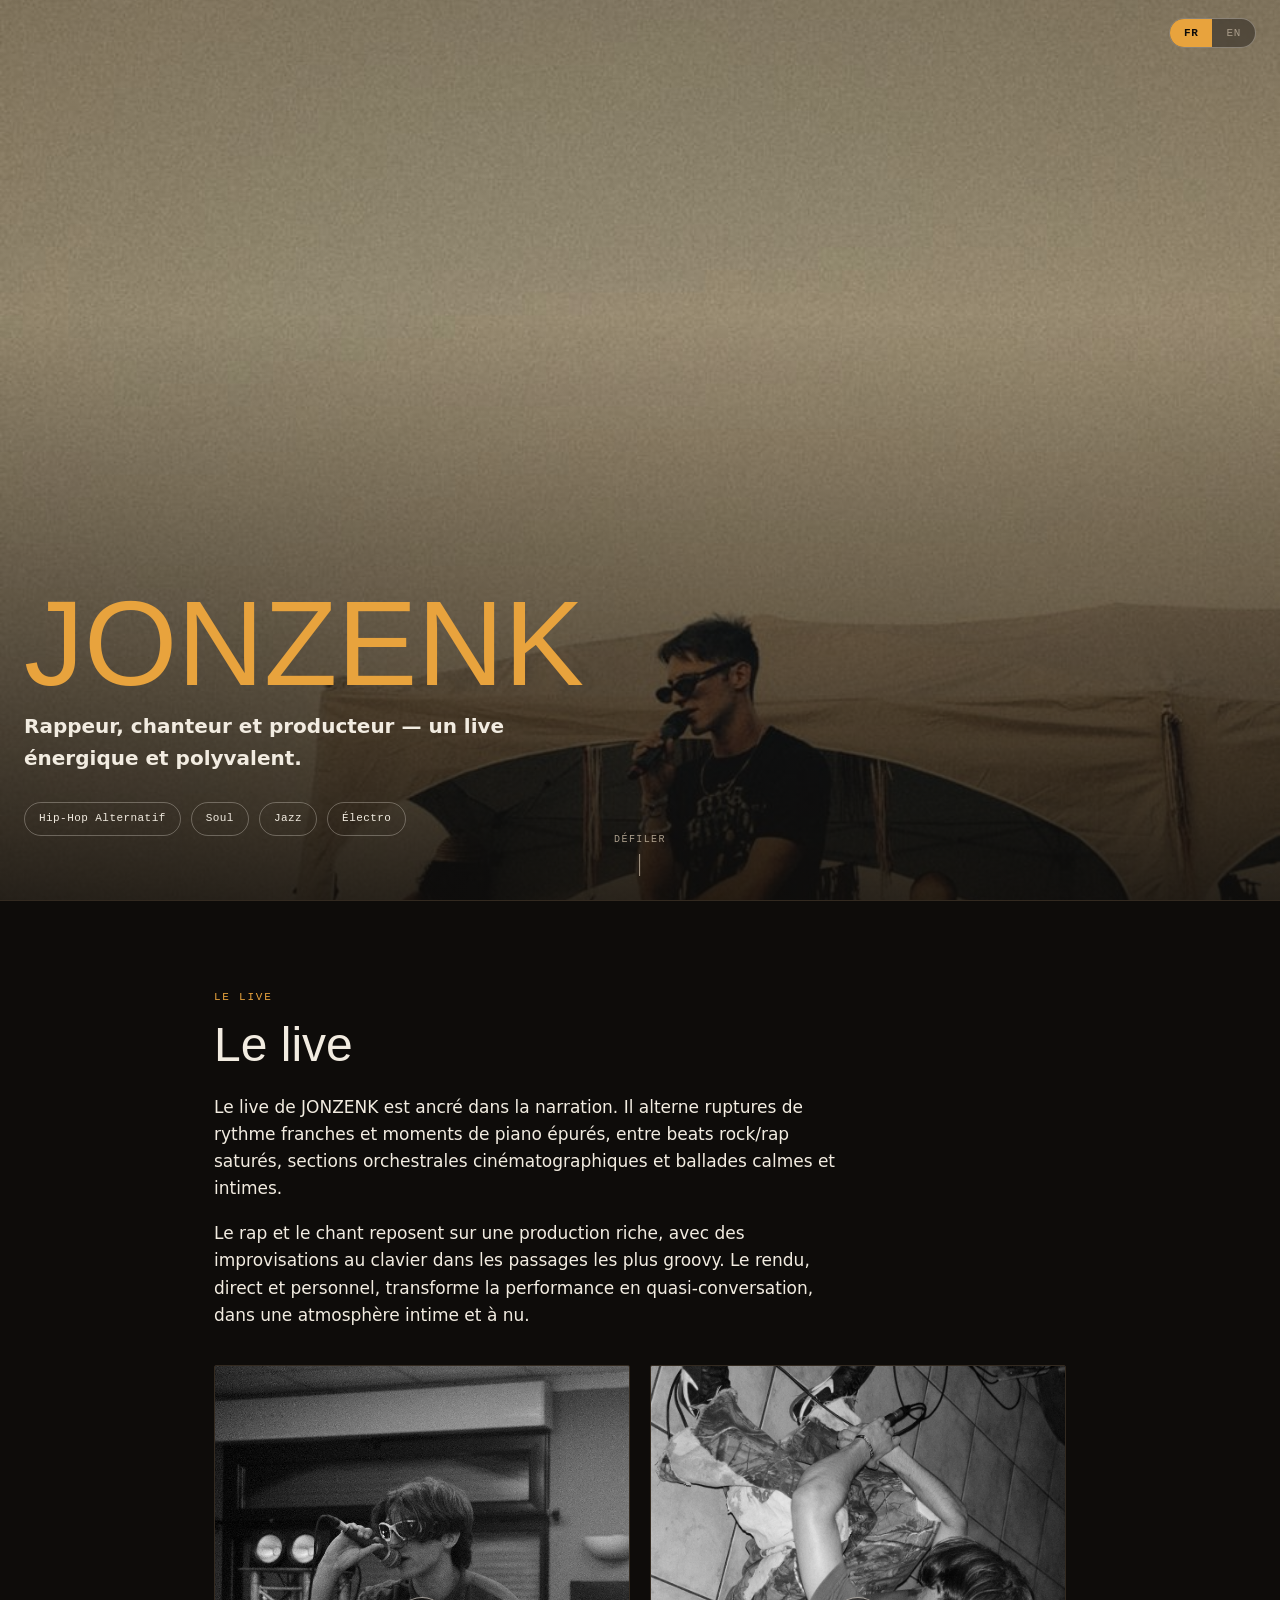
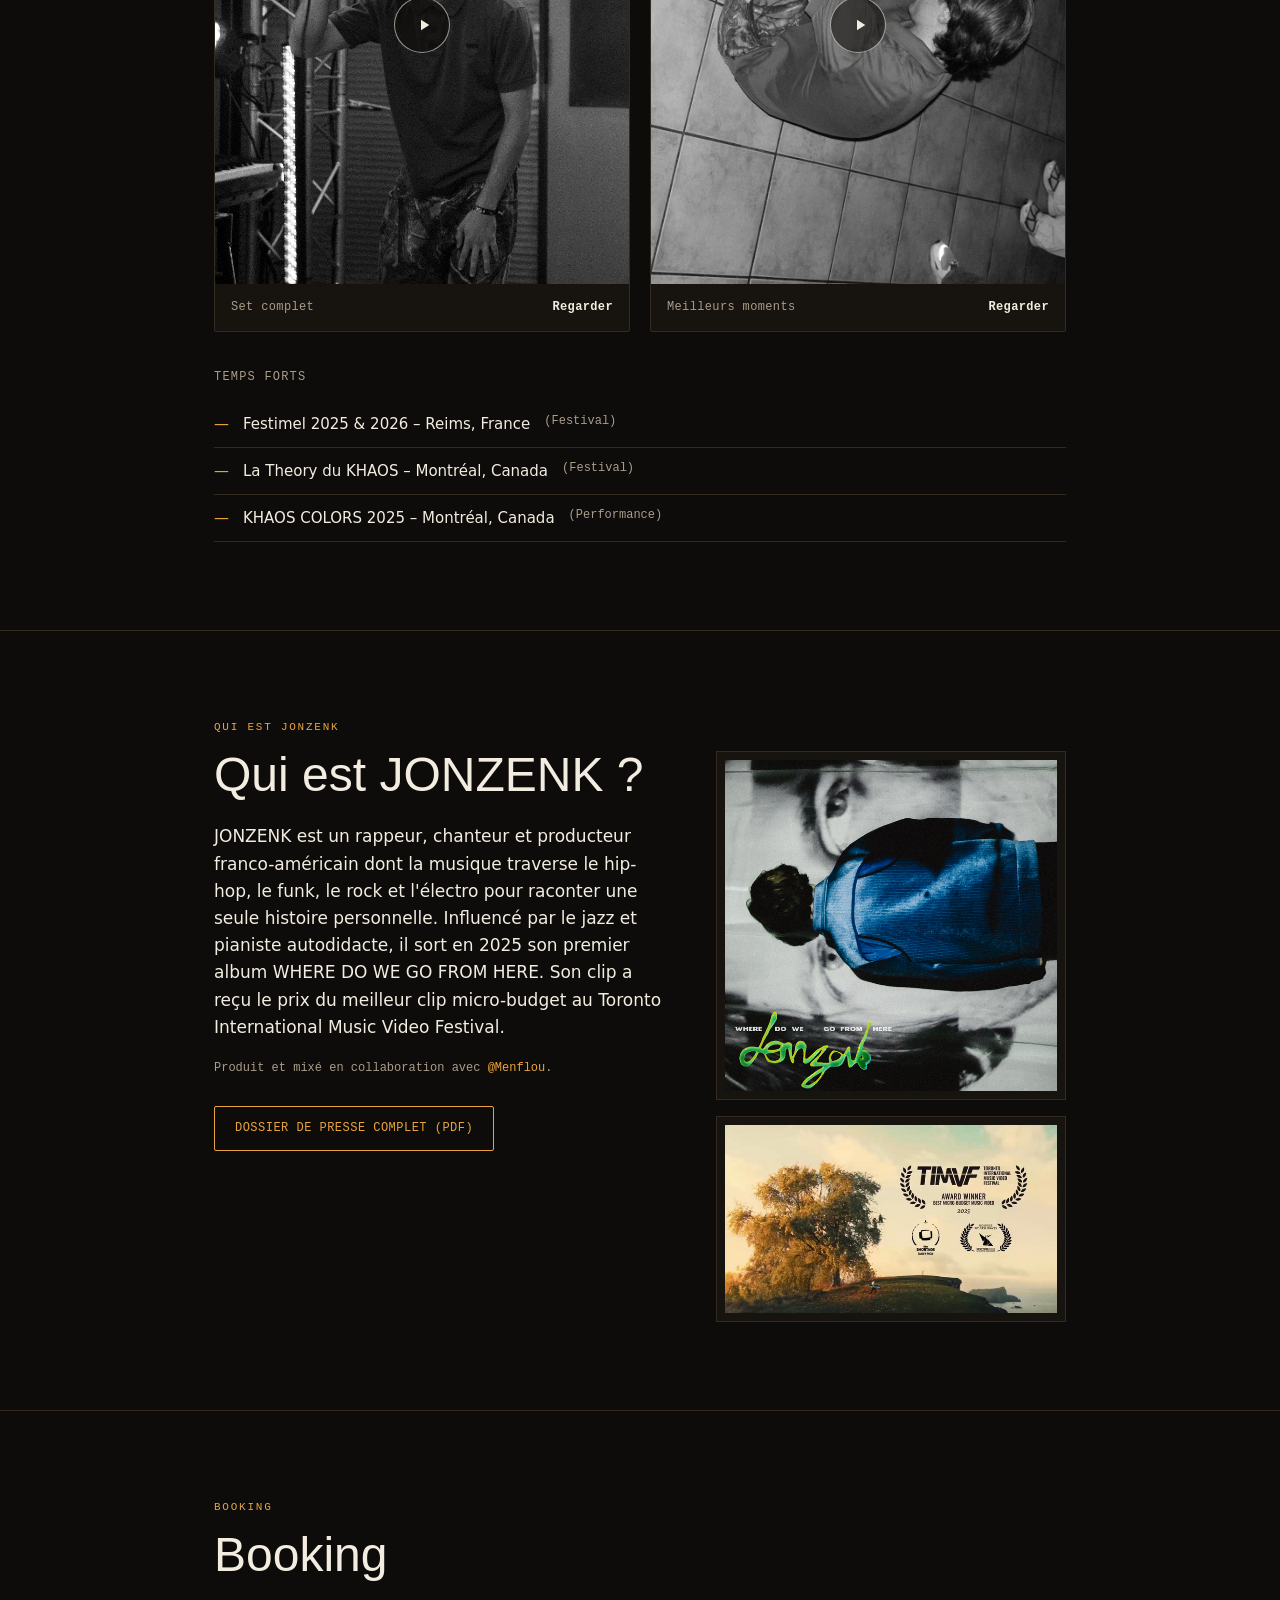
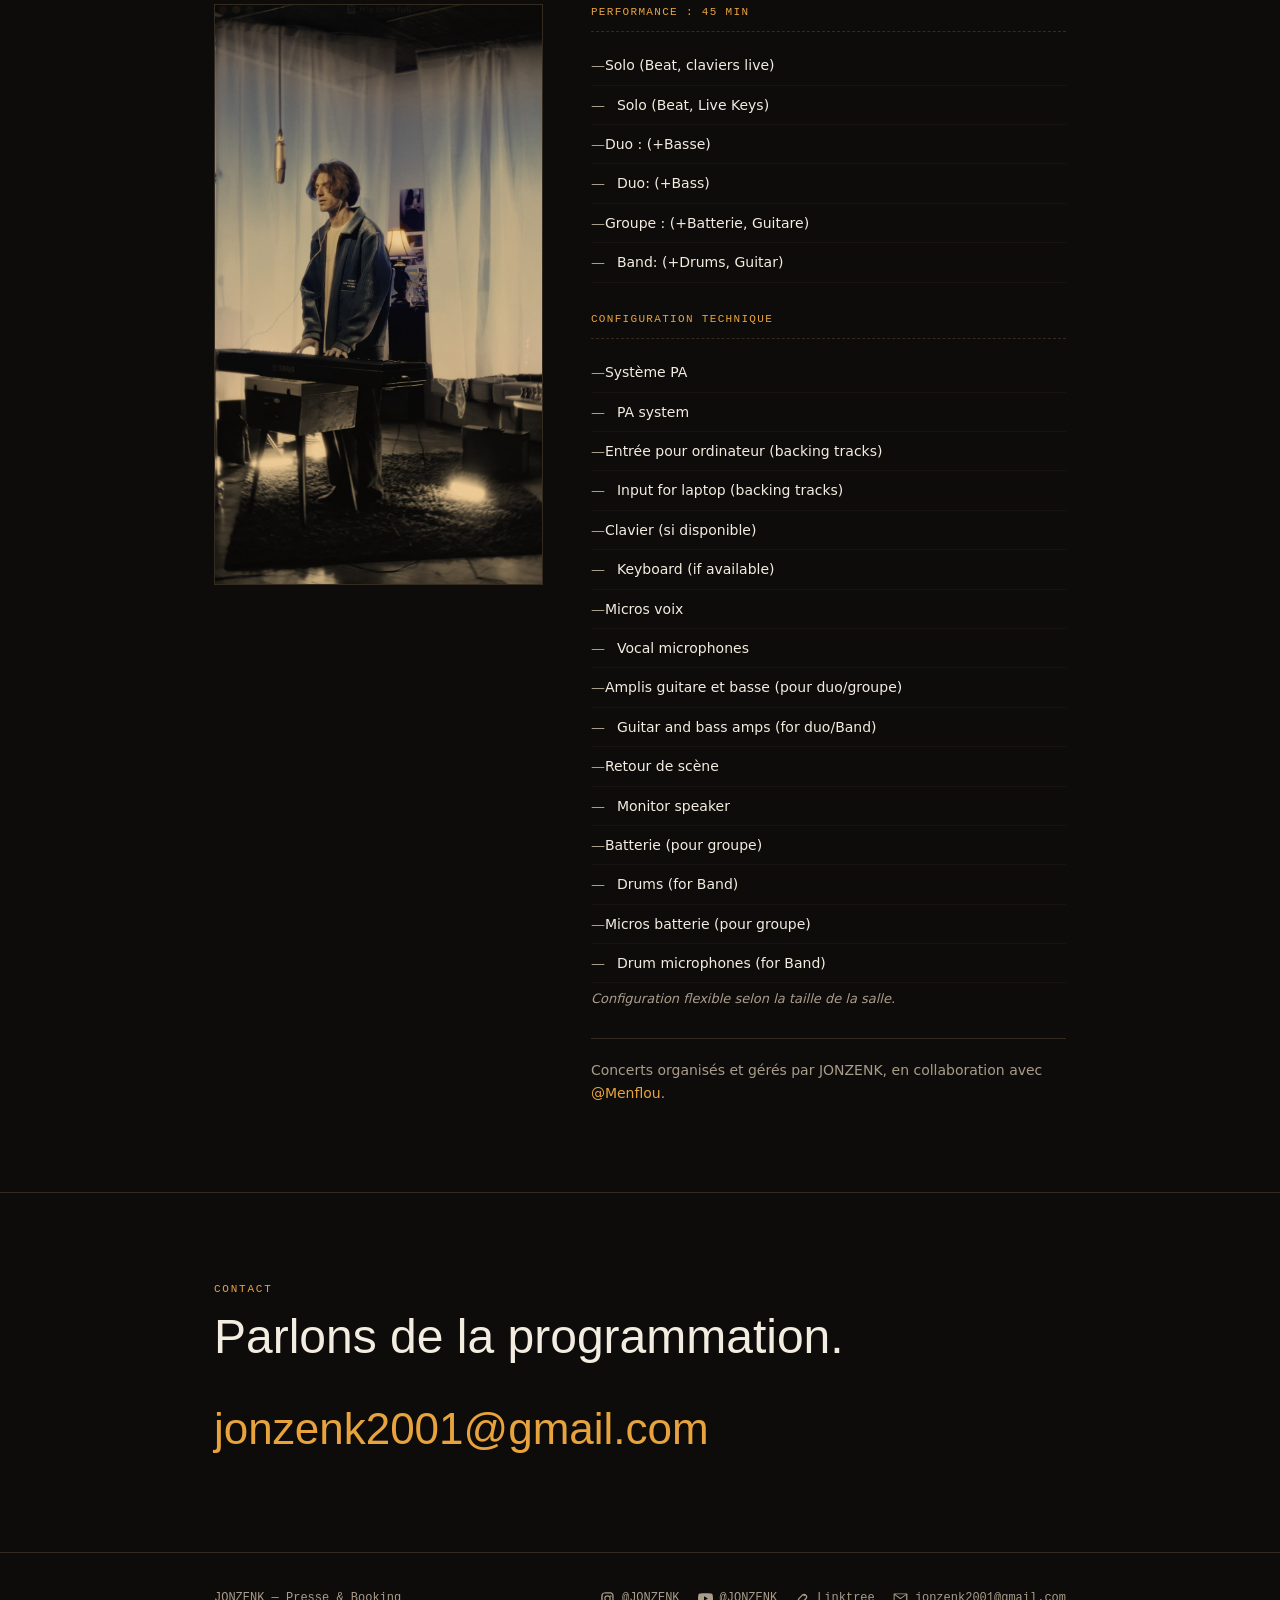
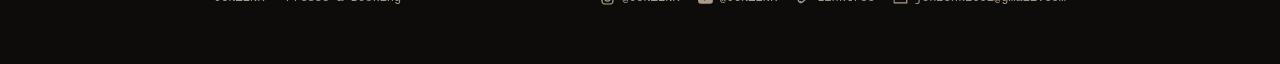
==== index.html @ d8b0178f "Add files via upload" ====
<!DOCTYPE html>
<html lang="fr">
<head>
<meta charset="UTF-8">
<meta name="viewport" content="width=device-width, initial-scale=1.0">
<title>JONZENK — Booking &amp; Press</title>
<style>
  :root{
    --bg:#0e0c0a;
    --panel:#17130f;
    --line:#332a20;
    --gold:#e8a33d;
    --text:#f2ece1;
    --muted:#a99c8a;
    --mono: 'IBM Plex Mono', ui-monospace, monospace;
    --sans: 'Work Sans', system-ui, sans-serif;
    --display: 'Anton', 'Arial Narrow', sans-serif;
  }

  @import url('https://fonts.googleapis.com/css2?family=Anton&family=Work+Sans:wght@400;500;600;700&family=IBM+Plex+Mono:wght@400;500;600&display=swap');

  *{box-sizing:border-box; margin:0; padding:0;}
  html{scroll-behavior:smooth;}
  body{
    background:var(--bg);
    color:var(--text);
    font-family:var(--sans);
    line-height:1.6;
    -webkit-font-smoothing:antialiased;
  }
  ::selection{background:var(--gold); color:var(--bg);}
  a{color:inherit;}
  img{display:block; max-width:100%;}
  .wrap{max-width:900px; margin:0 auto; padding:0 24px;}

  /* language toggle */
  [data-lang]{display:none;}
  body.lang-fr [data-lang="fr"]{display:block;}
  body.lang-fr span[data-lang="fr"]{display:inline;}
  body.lang-en [data-lang="en"]{display:block;}
  body.lang-en span[data-lang="en"]{display:inline;}

  /* top bar */
  .topbar{
    position:fixed; top:0; left:0; right:0; z-index:50;
    display:flex; justify-content:flex-end;
    padding:18px 24px;
    mix-blend-mode:normal;
  }
  .lang-switch{
    display:flex;
    border:1px solid rgba(242,236,225,0.35);
    border-radius:100px;
    overflow:hidden;
    backdrop-filter:blur(6px);
    background:rgba(14,12,10,0.4);
  }
  .lang-switch button{
    font-family:var(--mono);
    font-size:11px;
    letter-spacing:0.06em;
    background:none;
    border:none;
    color:var(--muted);
    padding:8px 14px;
    cursor:pointer;
    transition:color .15s ease, background .15s ease;
  }
  .lang-switch button.active{color:var(--bg); background:var(--gold); font-weight:600;}
  .lang-switch button:focus-visible{outline:2px solid var(--gold); outline-offset:2px;}

  /* hero */
  .hero{
    position:relative;
    min-height:100svh;
    display:flex;
    flex-direction:column;
    justify-content:flex-end;
    overflow:hidden;
  }
  .hero-img{
    position:absolute; inset:0;
    width:100%; height:100%;
    object-fit:cover;
    object-position:center 30%;
  }
  .hero-scrim{
    position:absolute; inset:0;
    background:linear-gradient(180deg, rgba(14,12,10,0.15) 0%, rgba(14,12,10,0.05) 35%, rgba(14,12,10,0.85) 100%);
  }
  .hero-content{position:relative; z-index:1; padding:0 24px 64px;}
  .hero h1{
    font-family:var(--display);
    font-weight:400;
    font-size:clamp(56px, 13vw, 120px);
    line-height:0.85;
    color:var(--gold);
  }
  .hero .role{
    font-size:clamp(16px,2.4vw,20px);
    font-weight:600;
    color:var(--text);
    margin-top:16px;
    max-width:520px;
  }
  .tags{
    display:flex; flex-wrap:wrap; gap:10px;
    margin-top:28px;
  }
  .tag{
    font-family:var(--mono);
    font-size:11px;
    letter-spacing:0.04em;
    padding:7px 14px;
    border:1px solid rgba(242,236,225,0.3);
    border-radius:100px;
    color:var(--text);
  }
  .scroll-cue{
    position:absolute; bottom:24px; left:50%; transform:translateX(-50%);
    z-index:1;
    font-family:var(--mono);
    font-size:10px;
    letter-spacing:0.14em;
    text-transform:uppercase;
    color:var(--muted);
    display:flex; flex-direction:column; align-items:center; gap:6px;
  }
  .scroll-cue .line{width:1px; height:22px; background:var(--muted); animation:pulse 2s ease-in-out infinite;}
  @keyframes pulse{0%,100%{opacity:.3} 50%{opacity:1}}
  @media (prefers-reduced-motion: reduce){ .scroll-cue .line{animation:none;} }

  /* sections */
  section{padding:88px 0; border-top:1px solid var(--line);}
  .kicker{
    font-family:var(--mono); font-size:11px; letter-spacing:0.16em;
    text-transform:uppercase; color:var(--gold); margin-bottom:14px;
  }
  h2{
    font-family:var(--display); font-weight:400;
    font-size:clamp(30px,5vw,48px); line-height:1.02;
    margin-bottom:24px; max-width:680px;
  }
  .lede{font-size:17px; color:var(--text); max-width:640px;}
  .lede + .lede{margin-top:18px;}

  /* video cards */
  .video-row{display:grid; grid-template-columns:1fr 1fr; gap:20px; margin-top:36px;}
  @media (max-width:680px){ .video-row{grid-template-columns:1fr;} }
  .video-card{
    border:1px solid var(--line);
    background:var(--panel);
    overflow:hidden;
    border-radius:2px;
  }
  .video-thumb{
    position:relative; aspect-ratio:4/5; overflow:hidden; cursor:pointer;
    background:#000;
  }
  .video-thumb img{width:100%; height:100%; object-fit:cover; transition:transform .3s ease;}
  .video-thumb:hover img{transform:scale(1.04);}
  .video-thumb iframe{position:absolute; inset:0; width:100%; height:100%; border:0;}
  .play-btn{
    position:absolute; inset:0; display:flex; align-items:center; justify-content:center;
  }
  .play-circle{
    width:56px; height:56px; border-radius:50%;
    background:rgba(14,12,10,0.55);
    border:1px solid rgba(242,236,225,0.6);
    display:flex; align-items:center; justify-content:center;
    transition:background .15s ease, transform .15s ease;
  }
  .video-thumb:hover .play-circle{background:var(--gold); transform:scale(1.06);}
  .play-circle svg{width:18px; height:18px; fill:var(--text); margin-left:3px;}
  .video-thumb:hover .play-circle svg{fill:var(--bg);}
  .video-label{
    padding:14px 16px;
    font-family:var(--mono);
    font-size:12px;
    letter-spacing:0.03em;
    color:var(--muted);
    display:flex; justify-content:space-between; align-items:center;
  }
  .video-label b{color:var(--text); font-weight:600;}

  /* highlights list */
  .highlights{margin-top:36px;}
  .highlights-title{
    font-family:var(--mono); font-size:12px; text-transform:uppercase;
    letter-spacing:0.1em; color:var(--muted); margin-bottom:14px;
  }
  .highlights ul{list-style:none;}
  .highlights li{
    display:flex; gap:14px; padding:11px 0; font-size:15px;
    border-bottom:1px solid var(--line);
  }
  .highlights li::before{content:"—"; color:var(--gold); flex-shrink:0;}
  .highlights .tag-role{color:var(--muted); font-family:var(--mono); font-size:12px;}

  /* bio */
  .bio-grid{display:grid; grid-template-columns:1.3fr 1fr; gap:48px; align-items:start;}
  @media (max-width:720px){ .bio-grid{grid-template-columns:1fr; gap:32px;} }
  .album-frame{
    border:1px solid var(--line); padding:8px; background:var(--panel);
  }
  .award-frame{
    border:1px solid var(--line); padding:8px; background:var(--panel); margin-top:16px;
  }
  .credit-line{
    margin-top:18px; font-family:var(--mono); font-size:12px; color:var(--muted);
  }
  .credit-line a{color:var(--gold); text-decoration:none;}
  .credit-line a:hover{text-decoration:underline;}
  .press-link{
    display:inline-flex; align-items:center; gap:8px;
    margin-top:28px;
    font-family:var(--mono); font-size:12px; letter-spacing:0.04em;
    text-transform:uppercase; text-decoration:none;
    padding:12px 20px; border:1px solid var(--gold); color:var(--gold);
    border-radius:2px; transition:background .15s ease, color .15s ease;
  }
  .press-link:hover{background:var(--gold); color:var(--bg);}

  /* booking */
  .booking-grid{display:grid; grid-template-columns:0.9fr 1.3fr; gap:48px; align-items:start;}
  @media (max-width:720px){ .booking-grid{grid-template-columns:1fr; gap:32px;} }
  .booking-photo{border:1px solid var(--line);}
  .rider-block{margin-bottom:28px;}
  .rider-title{
    font-family:var(--mono); font-size:11px; letter-spacing:0.12em; text-transform:uppercase;
    color:var(--gold); margin-bottom:14px; padding-bottom:10px; border-bottom:1px dashed var(--line);
  }
  .rider-block ul{list-style:none;}
  .rider-block li{
    display:flex; gap:12px; padding:8px 0; font-size:14px; border-bottom:1px solid var(--panel);
  }
  .rider-block li::before{content:"—"; color:var(--muted);}
  .flex-note{margin-top:6px; font-size:13px; color:var(--muted); font-style:italic;}
  .mgmt-line{
    margin-top:28px; padding-top:20px; border-top:1px solid var(--line);
    font-size:14px; color:var(--muted);
  }
  .mgmt-line a{color:var(--gold); text-decoration:none;}
  .mgmt-line a:hover{text-decoration:underline;}

  /* contact / footer */
  .contact-email{
    font-family:var(--display); font-weight:400;
    font-size:clamp(28px,6vw,44px);
    color:var(--gold); text-decoration:none; display:inline-block;
    margin-top:8px; word-break:break-word;
  }
  .contact-email:hover{text-decoration:underline;}

  footer{
    padding:36px 0 56px; border-top:1px solid var(--line);
    display:flex; justify-content:space-between; align-items:center; flex-wrap:wrap; gap:16px;
  }
  .foot-links{display:flex; gap:18px; flex-wrap:wrap;}
  .foot-links a{
    display:flex; align-items:center; gap:7px;
    font-family:var(--mono); font-size:12px; color:var(--muted);
    text-decoration:none; transition:color .15s ease;
  }
  .foot-links a:hover{color:var(--gold);}
  .foot-links svg{width:15px; height:15px; fill:currentColor;}
  .foot-name{font-family:var(--mono); font-size:12px; color:var(--muted);}

  .btn{
    font-family:var(--mono); font-size:13px; letter-spacing:0.03em; text-transform:uppercase;
    text-decoration:none; padding:13px 22px; border-radius:2px;
    display:inline-flex; align-items:center; gap:8px;
  }
  .btn:focus-visible{outline:2px solid var(--gold); outline-offset:3px;}
</style>
</head>
<body class="lang-fr">

  <div class="topbar">
    <div class="lang-switch">
      <button id="btn-fr" class="active" onclick="setLang('fr')">FR</button>
      <button id="btn-en" onclick="setLang('en')">EN</button>
    </div>
  </div>

  <!-- HERO -->
  <section class="hero" style="border-top:none; padding:0;">
    <img class="hero-img" src="assets/hero-tent.jpg" alt="JONZENK live at Festimel">
    <div class="hero-scrim"></div>
    <div class="hero-content">
      <h1>JONZENK</h1>
      <p class="role">
        <span data-lang="fr">Rappeur, chanteur et producteur — un live énergique et polyvalent.</span>
        <span data-lang="en">Rapper, singer and producer — an energetic and versatile live show.</span>
      </p>
      <div class="tags">
        <span class="tag"><span data-lang="fr">Hip-Hop Alternatif</span><span data-lang="en">Alternative Hip-Hop</span></span>
        <span class="tag">Soul</span>
        <span class="tag">Jazz</span>
        <span class="tag"><span data-lang="fr">Électro</span><span data-lang="en">Electronic</span></span>
      </div>
    </div>
    <div class="scroll-cue">
      <span data-lang="fr">Défiler</span><span data-lang="en">Scroll</span>
      <div class="line"></div>
    </div>
  </section>

  <!-- LIVE SHOW -->
  <section id="live">
    <div class="wrap">
      <div class="kicker" data-lang="fr">Le Live</div>
      <div class="kicker" data-lang="en">Live Performance</div>
      <h2><span data-lang="fr">Le live</span><span data-lang="en">The Live Show</span></h2>

      <p class="lede" data-lang="fr">Le live de JONZENK est ancré dans la narration. Il alterne ruptures de rythme franches et moments de piano épurés, entre beats rock/rap saturés, sections orchestrales cinématographiques et ballades calmes et intimes.</p>
      <p class="lede" data-lang="fr">Le rap et le chant reposent sur une production riche, avec des improvisations au clavier dans les passages les plus groovy. Le rendu, direct et personnel, transforme la performance en quasi-conversation, dans une atmosphère intime et à nu.</p>

      <p class="lede" data-lang="en">JONZENK's live set is rooted in storytelling. It moves through sharp beat switches and stripped piano moments, shifting from loud, distorted rock/rap beats and cinematic orchestral sections to quiet, intimate ballads.</p>
      <p class="lede" data-lang="en">Rap and singing sit over layered production, with live improvisation on keys cutting through groovier sections. The delivery feels direct and personal, turning the performance into a near conversation and creating an intimate, exposed atmosphere.</p>

      <div class="video-row">
        <div class="video-card">
          <div class="video-thumb" onclick="playVideo(this, 'aII7Sd06hAQ')">
            <img src="assets/live-singing.jpg" alt="Live performance">
            <div class="play-btn"><div class="play-circle"><svg viewBox="0 0 24 24"><path d="M8 5v14l11-7z"/></svg></div></div>
          </div>
          <div class="video-label">
            <span data-lang="fr">Set complet</span><span data-lang="en">Full live set</span>
            <b><span data-lang="fr">Regarder</span><span data-lang="en">Watch</span></b>
          </div>
        </div>
        <div class="video-card">
          <div class="video-thumb" onclick="playVideo(this, 'idbsRD3i8wk')">
            <img src="assets/live-floor.jpg" alt="Performance highlights">
            <div class="play-btn"><div class="play-circle"><svg viewBox="0 0 24 24"><path d="M8 5v14l11-7z"/></svg></div></div>
          </div>
          <div class="video-label">
            <span data-lang="fr">Meilleurs moments</span><span data-lang="en">Highlights reel</span>
            <b><span data-lang="fr">Regarder</span><span data-lang="en">Watch</span></b>
          </div>
        </div>
      </div>

      <div class="highlights">
        <div class="highlights-title"><span data-lang="fr">Temps forts</span><span data-lang="en">Performance highlights</span></div>
        <ul>
          <li>Festimel 2025 &amp; 2026 – Reims, France <span class="tag-role">(Festival)</span></li>
          <li>La Theory du KHAOS – Montréal, Canada <span class="tag-role">(Festival)</span></li>
          <li>KHAOS COLORS 2025 – Montréal, Canada <span class="tag-role" data-lang="fr">(Performance)</span><span class="tag-role" data-lang="en">(Performance)</span></li>
        </ul>
      </div>
    </div>
  </section>

  <!-- WHO IS JONZENK -->
  <section>
    <div class="wrap">
      <div class="kicker"><span data-lang="fr">Qui est JONZENK</span><span data-lang="en">Who Is JONZENK</span></div>
      <div class="bio-grid">
        <div>
          <h2><span data-lang="fr">Qui est JONZENK ?</span><span data-lang="en">Who is JONZENK?</span></h2>
          <p class="lede" data-lang="fr">JONZENK est un rappeur, chanteur et producteur franco-américain dont la musique traverse le hip-hop, le funk, le rock et l'électro pour raconter une seule histoire personnelle. Influencé par le jazz et pianiste autodidacte, il sort en 2025 son premier album WHERE DO WE GO FROM HERE. Son clip a reçu le prix du meilleur clip micro-budget au Toronto International Music Video Festival.</p>
          <p class="lede" data-lang="en">JONZENK is a French-American rapper, singer, and producer whose music moves through hip-hop, funk, rock, and electronic to tell one continuous, personal story. Rooted in jazz and self-taught on piano, he released his debut album WHERE DO WE GO FROM HERE in 2025. The accompanying music video won Best Micro-Budget Music Video at the Toronto International Music Video Festival.</p>

          <div class="credit-line">
            <span data-lang="fr">Produit et mixé en collaboration avec <a href="https://www.instagram.com/menflou" target="_blank" rel="noopener">@Menflou</a>.</span>
            <span data-lang="en">Produced and mixed in collaboration with <a href="https://www.instagram.com/menflou" target="_blank" rel="noopener">@Menflou</a>.</span>
          </div>

          <a class="press-link" href="assets/JONZENK_Press_Kit.pdf" target="_blank" rel="noopener">
            <span data-lang="fr">Dossier de presse complet (PDF)</span>
            <span data-lang="en">Full press kit (PDF)</span>
          </a>
        </div>
        <div>
          <div class="album-frame"><img src="assets/album-art.png" alt="WHERE DO WE GO FROM HERE album art"></div>
          <div class="award-frame"><img src="assets/award-badge.jpg" alt="Toronto International Music Video Festival award"></div>
        </div>
      </div>
    </div>
  </section>

  <!-- BOOKING -->
  <section id="booking">
    <div class="wrap">
      <div class="kicker">Booking</div>
      <h2>Booking</h2>
      <div class="booking-grid">
        <div class="booking-photo"><img src="assets/booking-keys.jpg" alt="JONZENK on keys"></div>
        <div>
          <div class="rider-block">
            <div class="rider-title"><span data-lang="fr">Performance : 45 min</span><span data-lang="en">Performance: 45 min</span></div>
            <ul>
              <li data-lang="fr">Solo (Beat, claviers live)</li>
              <li data-lang="en">Solo (Beat, Live Keys)</li>
              <li data-lang="fr">Duo : (+Basse)</li>
              <li data-lang="en">Duo: (+Bass)</li>
              <li data-lang="fr">Groupe : (+Batterie, Guitare)</li>
              <li data-lang="en">Band: (+Drums, Guitar)</li>
            </ul>
          </div>
          <div class="rider-block">
            <div class="rider-title"><span data-lang="fr">Configuration technique</span><span data-lang="en">Technical Requirements</span></div>
            <ul>
              <li data-lang="fr">Système PA</li><li data-lang="en">PA system</li>
              <li data-lang="fr">Entrée pour ordinateur (backing tracks)</li><li data-lang="en">Input for laptop (backing tracks)</li>
              <li data-lang="fr">Clavier (si disponible)</li><li data-lang="en">Keyboard (if available)</li>
              <li data-lang="fr">Micros voix</li><li data-lang="en">Vocal microphones</li>
              <li data-lang="fr">Amplis guitare et basse (pour duo/groupe)</li><li data-lang="en">Guitar and bass amps (for duo/Band)</li>
              <li data-lang="fr">Retour de scène</li><li data-lang="en">Monitor speaker</li>
              <li data-lang="fr">Batterie (pour groupe)</li><li data-lang="en">Drums (for Band)</li>
              <li data-lang="fr">Micros batterie (pour groupe)</li><li data-lang="en">Drum microphones (for Band)</li>
            </ul>
            <div class="flex-note">
              <span data-lang="fr">Configuration flexible selon la taille de la salle.</span>
              <span data-lang="en">Flexible setup depending on venue size.</span>
            </div>
          </div>
          <div class="mgmt-line">
            <span data-lang="fr">Concerts organisés et gérés par JONZENK, en collaboration avec <a href="https://www.instagram.com/menflou" target="_blank" rel="noopener">@Menflou</a>.</span>
            <span data-lang="en">Performances organized and managed by JONZENK, in collaboration with <a href="https://www.instagram.com/menflou" target="_blank" rel="noopener">@Menflou</a>.</span>
          </div>
        </div>
      </div>
    </div>
  </section>

  <!-- CONTACT -->
  <section>
    <div class="wrap">
      <div class="kicker"><span data-lang="fr">Contact</span><span data-lang="en">Get In Touch</span></div>
      <h2><span data-lang="fr">Parlons de la programmation.</span><span data-lang="en">Let's talk about the lineup.</span></h2>
      <a class="contact-email" href="mailto:jonzenk2001@gmail.com">jonzenk2001@gmail.com</a>
    </div>
  </section>

  <footer>
    <div class="wrap" style="display:flex; justify-content:space-between; align-items:center; flex-wrap:wrap; gap:16px; width:100%;">
      <span class="foot-name">JONZENK — <span data-lang="fr">Presse &amp; Booking</span><span data-lang="en">Press &amp; Booking</span></span>
      <div class="foot-links">
        <a href="https://www.instagram.com/jonzenk/" target="_blank" rel="noopener">
          <svg viewBox="0 0 24 24"><path d="M12 2c2.7 0 3 0 4.1.06 1.1.05 1.8.2 2.4.45.7.27 1.2.6 1.7 1.1.5.5.85 1 1.1 1.7.24.6.4 1.3.45 2.4.06 1.1.06 1.4.06 4.1s0 3-.06 4.1c-.05 1.1-.2 1.8-.45 2.4-.27.7-.6 1.2-1.1 1.7-.5.5-1 .85-1.7 1.1-.6.24-1.3.4-2.4.45-1.1.06-1.4.06-4.1.06s-3 0-4.1-.06c-1.1-.05-1.8-.2-2.4-.45-.7-.27-1.2-.6-1.7-1.1-.5-.5-.85-1-1.1-1.7-.24-.6-.4-1.3-.45-2.4C2 15 2 14.7 2 12s0-3 .06-4.1c.05-1.1.2-1.8.45-2.4.27-.7.6-1.2 1.1-1.7.5-.5 1-.85 1.7-1.1.6-.24 1.3-.4 2.4-.45C9 2 9.3 2 12 2zm0 1.8c-2.66 0-2.97 0-4.02.06-.87.04-1.34.18-1.65.3-.42.16-.72.36-1.03.67-.31.31-.51.61-.67 1.03-.12.31-.26.78-.3 1.65C4.28 8.7 4.28 9 4.28 12s0 3.3.05 4.35c.04.87.18 1.34.3 1.65.16.42.36.72.67 1.03.31.31.61.51 1.03.67.31.12.78.26 1.65.3 1.05.05 1.36.06 4.02.06s2.97 0 4.02-.06c.87-.04 1.34-.18 1.65-.3.42-.16.72-.36 1.03-.67.31-.31.51-.61.67-1.03.12-.31.26-.78.3-1.65.05-1.05.06-1.36.06-4.35s0-3.3-.06-4.35c-.04-.87-.18-1.34-.3-1.65-.16-.42-.36-.72-.67-1.03a2.8 2.8 0 0 0-1.03-.67c-.31-.12-.78-.26-1.65-.3C14.97 3.8 14.66 3.8 12 3.8zm0 3.05a5.15 5.15 0 1 1 0 10.3 5.15 5.15 0 0 1 0-10.3zm0 1.8a3.35 3.35 0 1 0 0 6.7 3.35 3.35 0 0 0 0-6.7zm5.35-2a1.2 1.2 0 1 1 0 2.4 1.2 1.2 0 0 1 0-2.4z"/></svg>
          @JONZENK
        </a>
        <a href="https://www.youtube.com/@jonzenk2001" target="_blank" rel="noopener">
          <svg viewBox="0 0 24 24"><path d="M23.5 6.2a3 3 0 0 0-2.1-2.1C19.5 3.5 12 3.5 12 3.5s-7.5 0-9.4.6A3 3 0 0 0 .5 6.2 31 31 0 0 0 0 12a31 31 0 0 0 .5 5.8 3 3 0 0 0 2.1 2.1c1.9.6 9.4.6 9.4.6s7.5 0 9.4-.6a3 3 0 0 0 2.1-2.1A31 31 0 0 0 24 12a31 31 0 0 0-.5-5.8zM9.6 15.6V8.4l6.3 3.6-6.3 3.6z"/></svg>
          @JONZENK
        </a>
        <a href="https://linktr.ee/jonzenk" target="_blank" rel="noopener">
          <svg viewBox="0 0 24 24"><path d="M17 7a5 5 0 0 0-7.07 0l-4 4a5 5 0 0 0 7.07 7.07l1.5-1.5-1.41-1.41-1.5 1.5a3 3 0 0 1-4.24-4.25l4-4A3 3 0 0 1 15.6 8.3zm-10 10a5 5 0 0 0 7.07 0l4-4a5 5 0 0 0-7.07-7.07l-1.5 1.5 1.41 1.41 1.5-1.5a3 3 0 0 1 4.24 4.25l-4 4A3 3 0 0 1 8.4 15.7z"/></svg>
          Linktree
        </a>
        <a href="mailto:jonzenk2001@gmail.com">
          <svg viewBox="0 0 24 24"><path d="M2 4h20a1 1 0 0 1 1 1v14a1 1 0 0 1-1 1H2a1 1 0 0 1-1-1V5a1 1 0 0 1 1-1zm19 2.4-8.6 6.2a1 1 0 0 1-1.2 0L2.6 6.4V18h18.4V6.4zM3.4 5l8.6 6.2L20.6 5H3.4z"/></svg>
          jonzenk2001@gmail.com
        </a>
      </div>
    </div>
  </footer>

<script>
function setLang(l){
  document.body.classList.remove('lang-fr','lang-en');
  document.body.classList.add('lang-'+l);
  document.getElementById('btn-fr').classList.toggle('active', l==='fr');
  document.getElementById('btn-en').classList.toggle('active', l==='en');
  document.documentElement.lang = l;
  try{ localStorage.setItem('jonzenk-lang', l); }catch(e){}
}
function playVideo(el, id){
  el.innerHTML = '<iframe src="https://www.youtube.com/embed/'+id+'?autoplay=1" title="JONZENK video" allow="accelerometer; autoplay; clipboard-write; encrypted-media; gyroscope; picture-in-picture" allowfullscreen></iframe>';
}
</script>
</body>
</html>
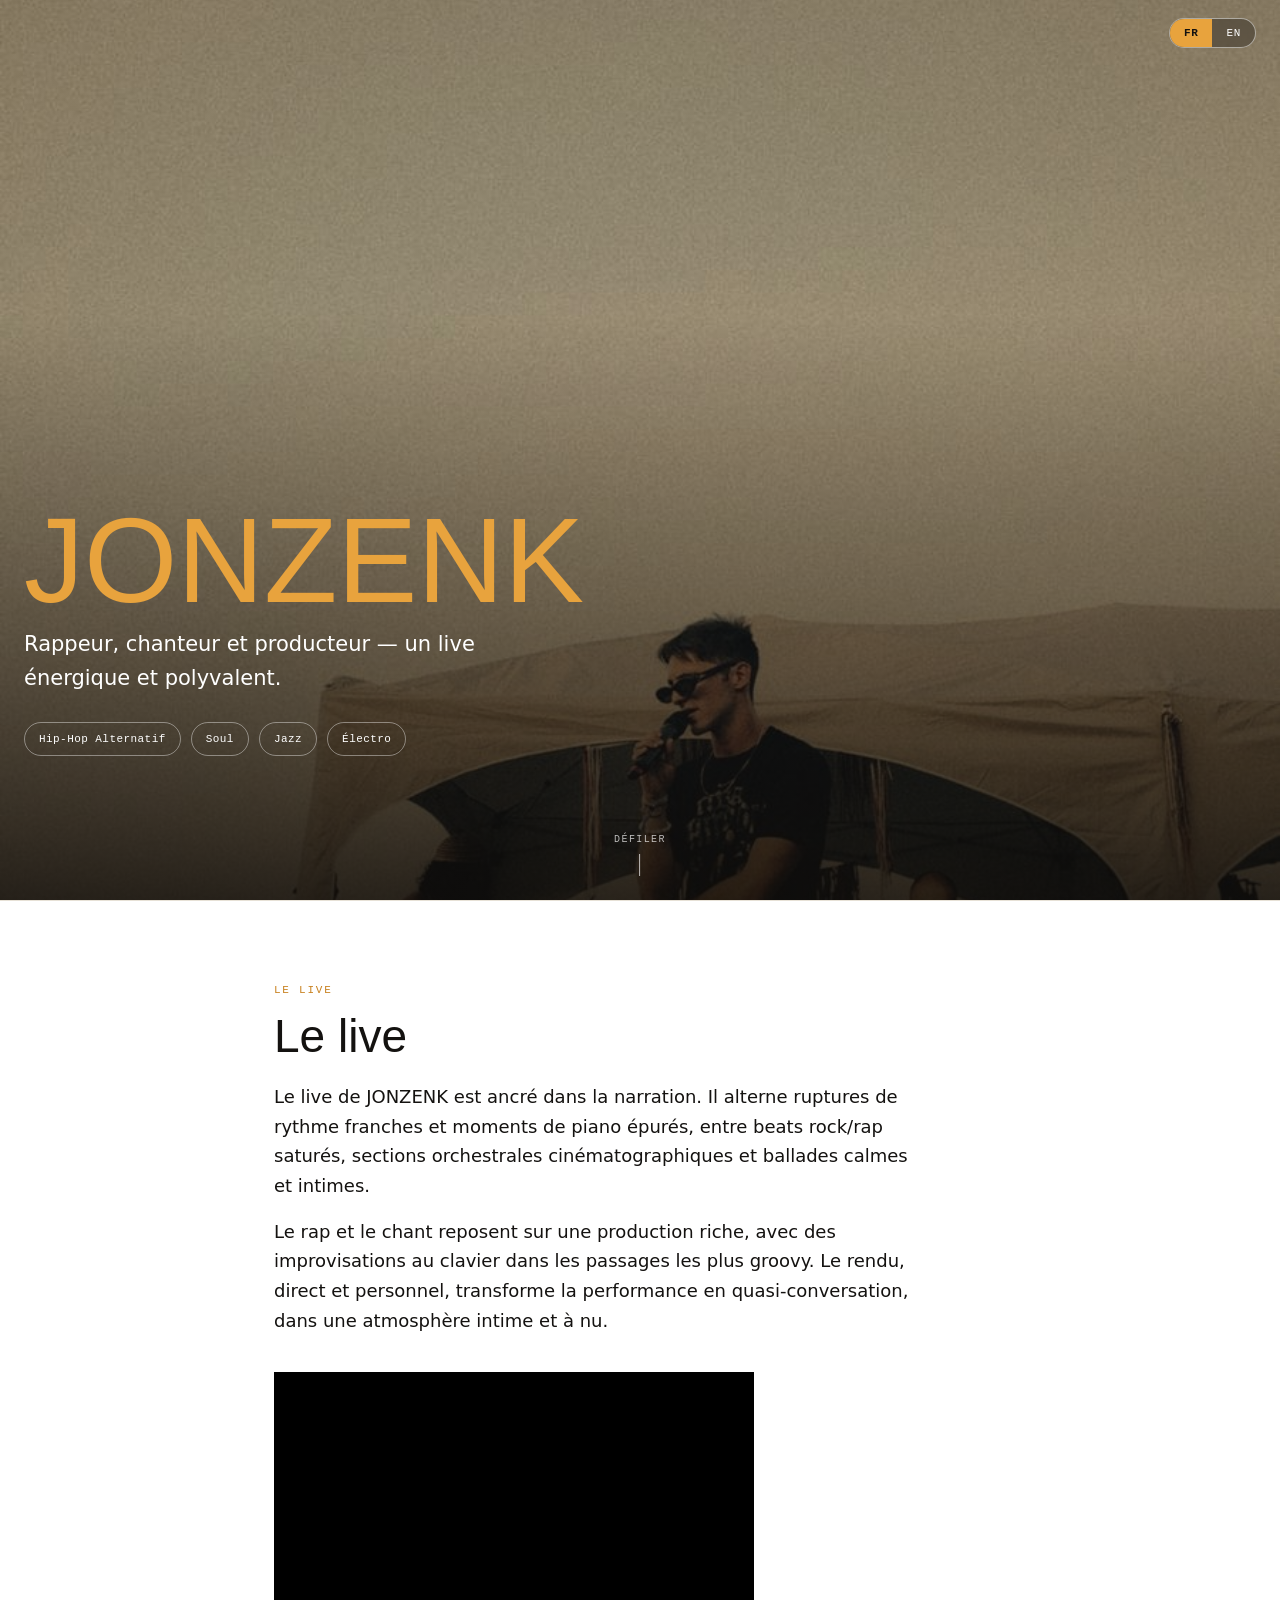
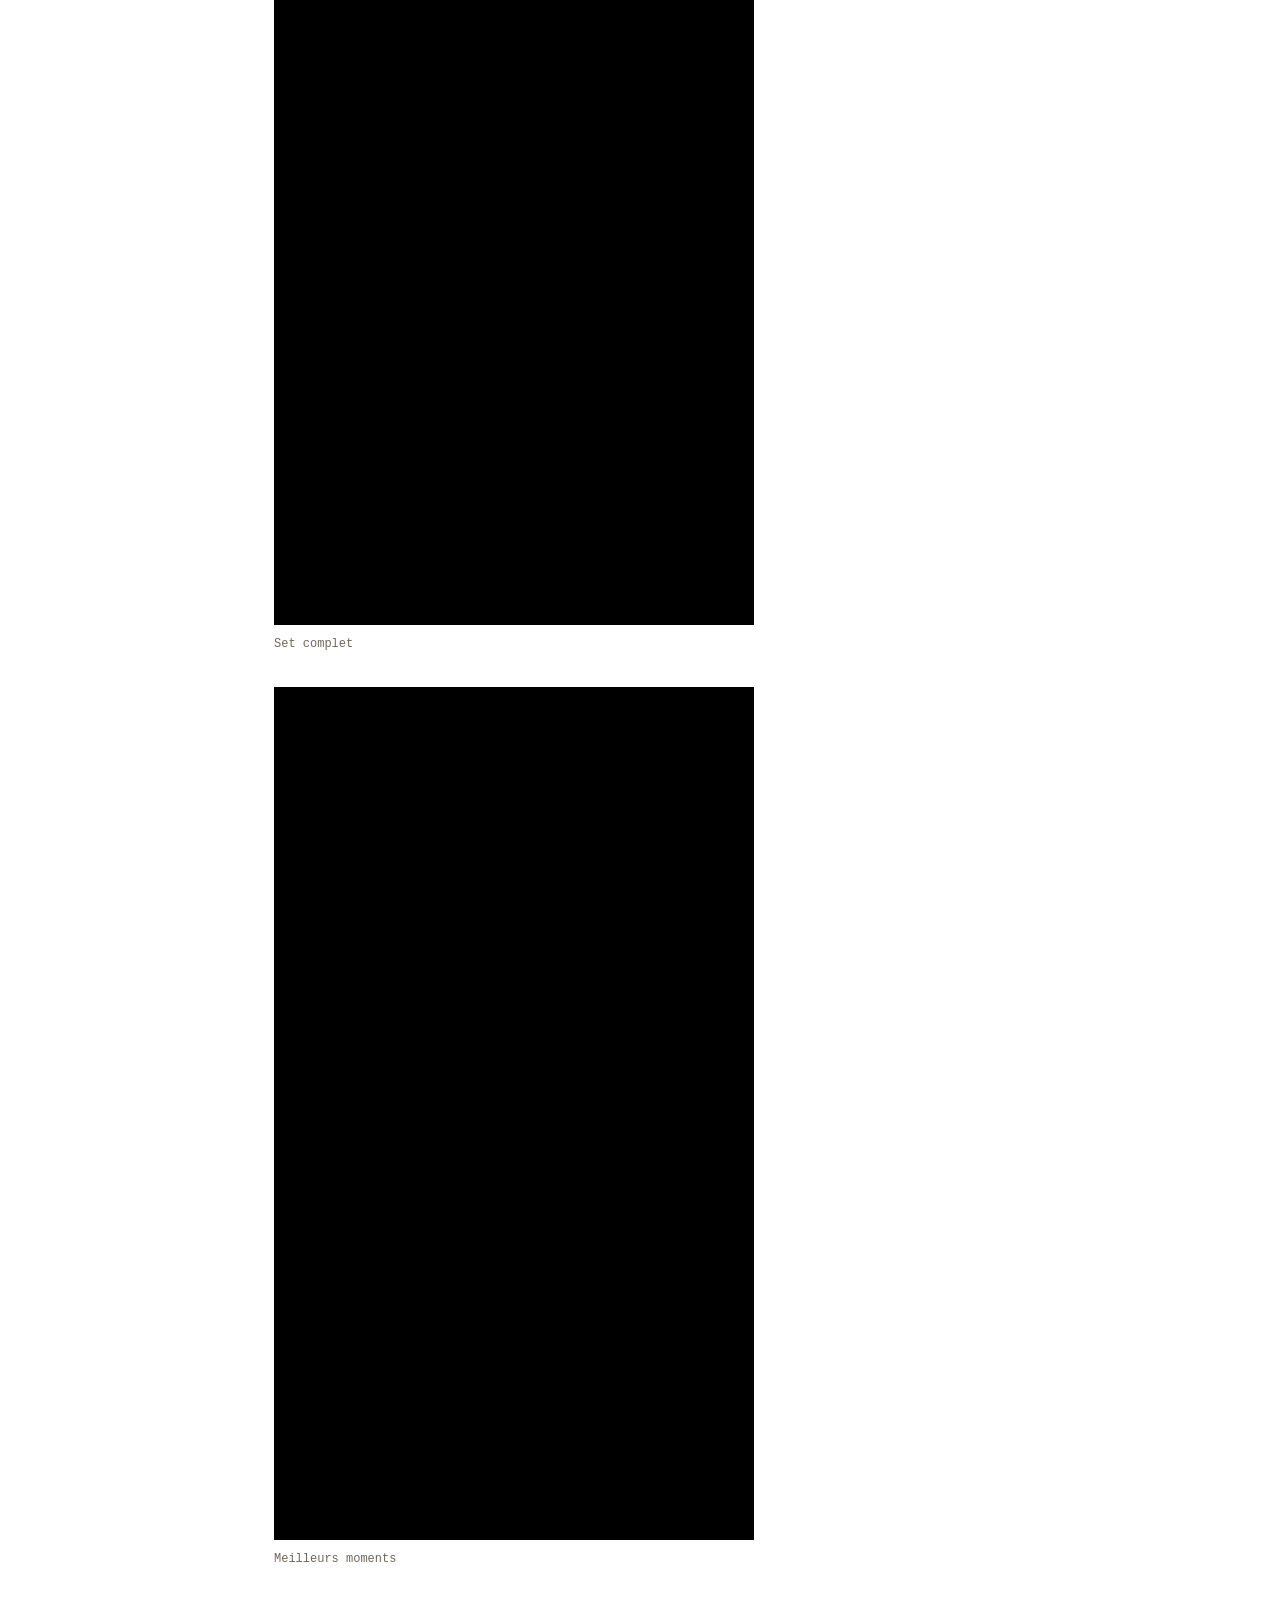
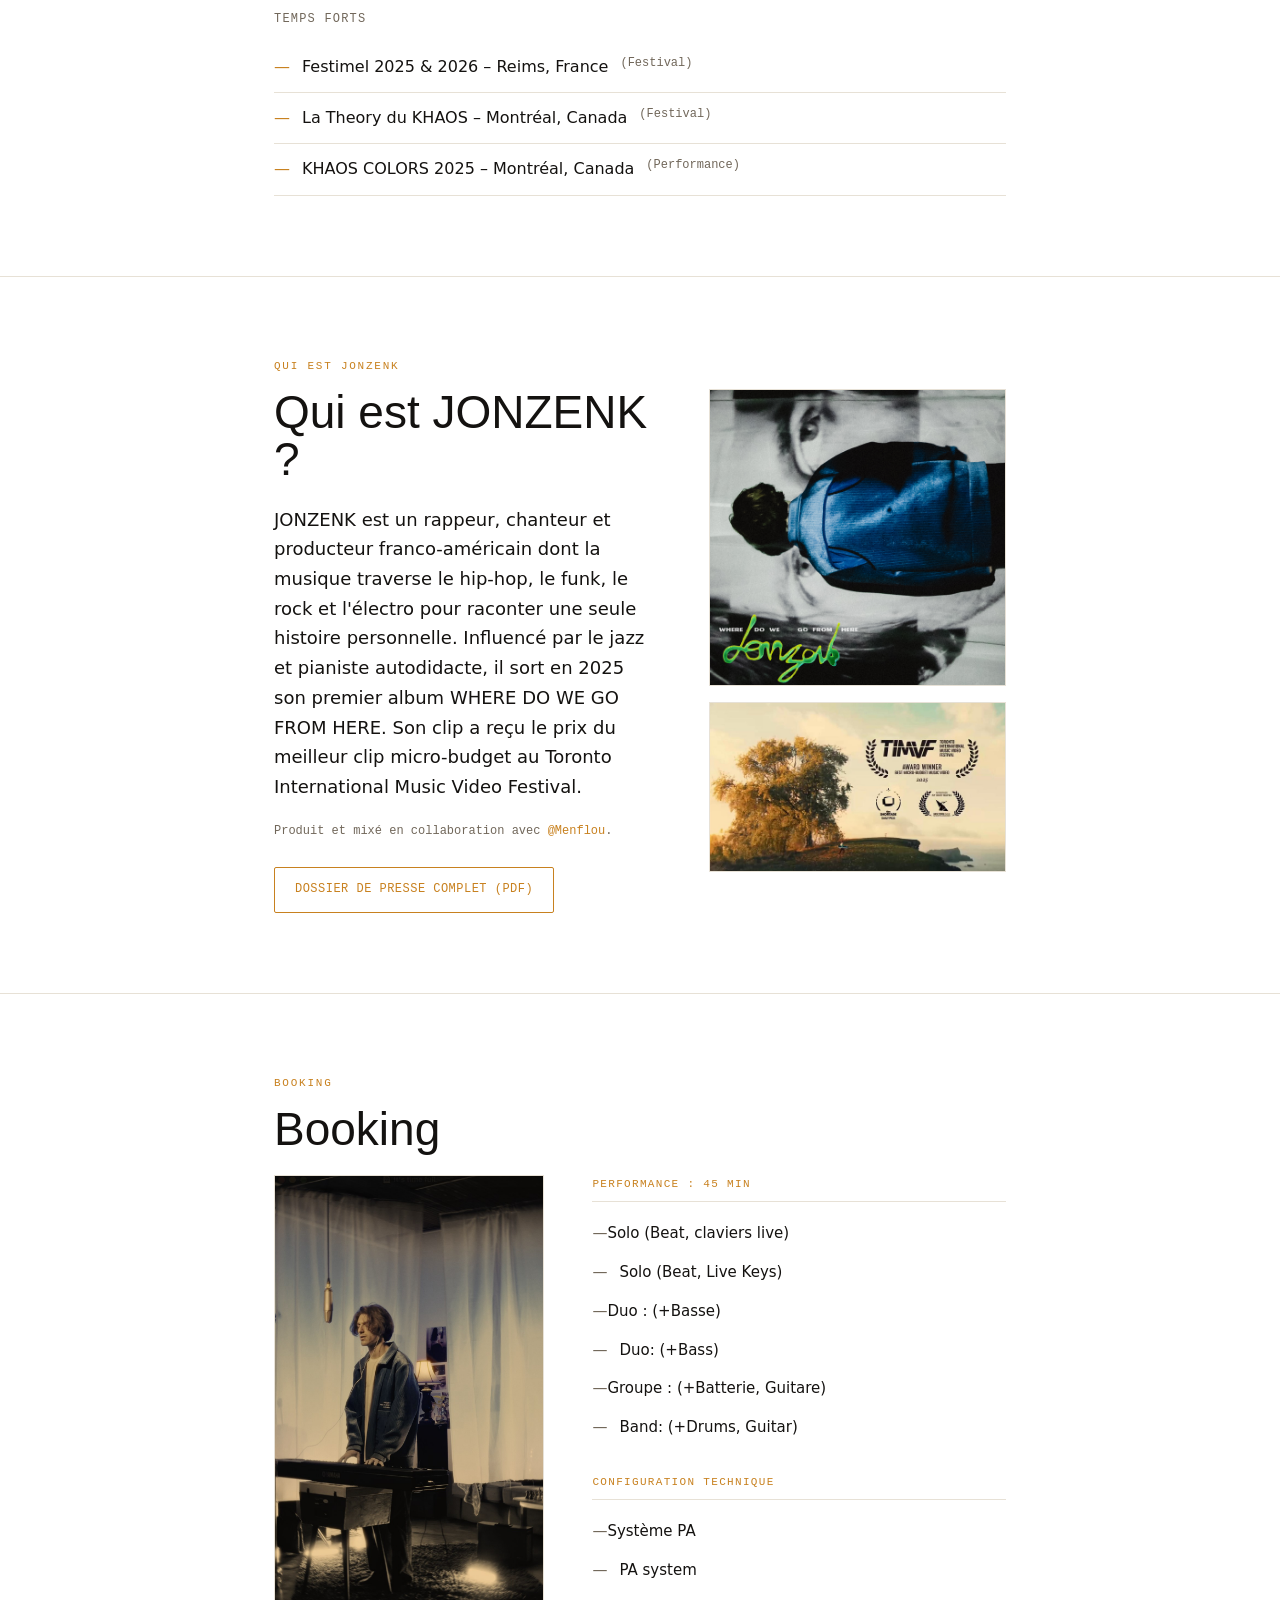
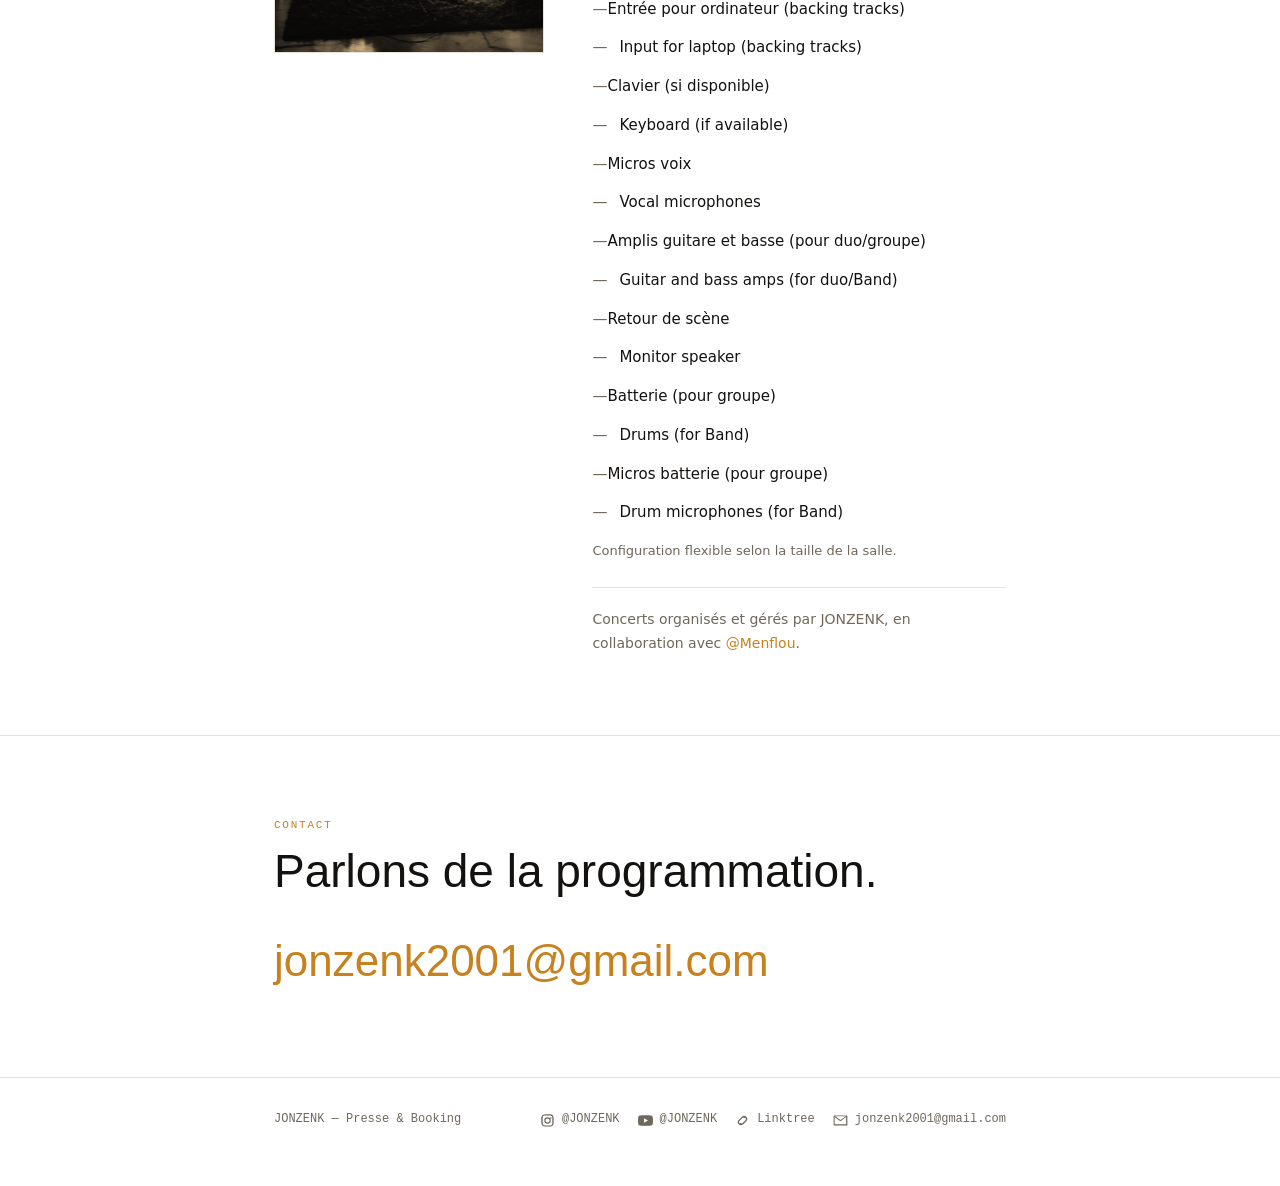
==== commit 93f7fff8: "Add files via upload" ====
--- a/index.html
+++ b/index.html
@@ -6,32 +6,35 @@
 <title>JONZENK — Booking &amp; Press</title>
 <style>
   :root{
-    --bg:#0e0c0a;
-    --panel:#17130f;
-    --line:#332a20;
-    --gold:#e8a33d;
-    --text:#f2ece1;
-    --muted:#a99c8a;
+    --bg:#ffffff;
+    --ink:#141210;
+    --line:#e7e1d6;
+    --gold:#c8811f;
+    --gold-bright:#e8a33d;
+    --muted:#71675a;
     --mono: 'IBM Plex Mono', ui-monospace, monospace;
-    --sans: 'Work Sans', system-ui, sans-serif;
+    --sans: 'Squada One', 'Work Sans', system-ui, sans-serif;
+    /* Placeholder for the title font until the Horizon font file is provided —
+       Horizon isn't distributed via Google Fonts, so this is a temporary stand-in. */
     --display: 'Anton', 'Arial Narrow', sans-serif;
   }
 
-  @import url('https://fonts.googleapis.com/css2?family=Anton&family=Work+Sans:wght@400;500;600;700&family=IBM+Plex+Mono:wght@400;500;600&display=swap');
+  @import url('https://fonts.googleapis.com/css2?family=Anton&family=Squada+One&family=IBM+Plex+Mono:wght@400;500;600&display=swap');
 
   *{box-sizing:border-box; margin:0; padding:0;}
   html{scroll-behavior:smooth;}
   body{
     background:var(--bg);
-    color:var(--text);
+    color:var(--ink);
     font-family:var(--sans);
-    line-height:1.6;
+    font-weight:400;
+    line-height:1.65;
     -webkit-font-smoothing:antialiased;
   }
-  ::selection{background:var(--gold); color:var(--bg);}
+  ::selection{background:var(--gold-bright); color:#fff;}
   a{color:inherit;}
   img{display:block; max-width:100%;}
-  .wrap{max-width:900px; margin:0 auto; padding:0 24px;}
+  .wrap{max-width:780px; margin:0 auto; padding:0 24px;}
 
   /* language toggle */
   [data-lang]{display:none;}
@@ -45,15 +48,14 @@
     position:fixed; top:0; left:0; right:0; z-index:50;
     display:flex; justify-content:flex-end;
     padding:18px 24px;
-    mix-blend-mode:normal;
   }
   .lang-switch{
     display:flex;
-    border:1px solid rgba(242,236,225,0.35);
+    border:1px solid rgba(255,255,255,0.5);
     border-radius:100px;
     overflow:hidden;
     backdrop-filter:blur(6px);
-    background:rgba(14,12,10,0.4);
+    background:rgba(20,18,16,0.35);
   }
   .lang-switch button{
     font-family:var(--mono);
@@ -61,15 +63,15 @@
     letter-spacing:0.06em;
     background:none;
     border:none;
-    color:var(--muted);
+    color:#fff;
     padding:8px 14px;
     cursor:pointer;
     transition:color .15s ease, background .15s ease;
   }
-  .lang-switch button.active{color:var(--bg); background:var(--gold); font-weight:600;}
-  .lang-switch button:focus-visible{outline:2px solid var(--gold); outline-offset:2px;}
-
-  /* hero */
+  .lang-switch button.active{color:#141210; background:var(--gold-bright); font-weight:600;}
+  .lang-switch button:focus-visible{outline:2px solid var(--gold-bright); outline-offset:2px;}
+
+  /* hero — stays photographic/dark, mirrors the dossier cover */
   .hero{
     position:relative;
     min-height:100svh;
@@ -86,7 +88,7 @@
   }
   .hero-scrim{
     position:absolute; inset:0;
-    background:linear-gradient(180deg, rgba(14,12,10,0.15) 0%, rgba(14,12,10,0.05) 35%, rgba(14,12,10,0.85) 100%);
+    background:linear-gradient(180deg, rgba(14,12,10,0.1) 0%, rgba(14,12,10,0.05) 35%, rgba(14,12,10,0.85) 100%);
   }
   .hero-content{position:relative; z-index:1; padding:0 24px 64px;}
   .hero h1{
@@ -94,104 +96,63 @@
     font-weight:400;
     font-size:clamp(56px, 13vw, 120px);
     line-height:0.85;
-    color:var(--gold);
+    color:var(--gold-bright);
   }
   .hero .role{
-    font-size:clamp(16px,2.4vw,20px);
-    font-weight:600;
-    color:var(--text);
+    font-size:clamp(17px,2.4vw,21px);
+    color:#fff;
     margin-top:16px;
     max-width:520px;
   }
-  .tags{
-    display:flex; flex-wrap:wrap; gap:10px;
-    margin-top:28px;
-  }
+  .tags{display:flex; flex-wrap:wrap; gap:10px; margin-top:26px;}
   .tag{
-    font-family:var(--mono);
-    font-size:11px;
-    letter-spacing:0.04em;
-    padding:7px 14px;
-    border:1px solid rgba(242,236,225,0.3);
-    border-radius:100px;
-    color:var(--text);
+    font-family:var(--mono); font-size:11px; letter-spacing:0.04em;
+    padding:7px 14px; border:1px solid rgba(255,255,255,0.4);
+    border-radius:100px; color:#fff;
   }
   .scroll-cue{
     position:absolute; bottom:24px; left:50%; transform:translateX(-50%);
-    z-index:1;
-    font-family:var(--mono);
-    font-size:10px;
-    letter-spacing:0.14em;
-    text-transform:uppercase;
-    color:var(--muted);
+    z-index:1; font-family:var(--mono); font-size:10px; letter-spacing:0.14em;
+    text-transform:uppercase; color:rgba(255,255,255,0.7);
     display:flex; flex-direction:column; align-items:center; gap:6px;
   }
-  .scroll-cue .line{width:1px; height:22px; background:var(--muted); animation:pulse 2s ease-in-out infinite;}
+  .scroll-cue .line{width:1px; height:22px; background:rgba(255,255,255,0.7); animation:pulse 2s ease-in-out infinite;}
   @keyframes pulse{0%,100%{opacity:.3} 50%{opacity:1}}
   @media (prefers-reduced-motion: reduce){ .scroll-cue .line{animation:none;} }
 
-  /* sections */
-  section{padding:88px 0; border-top:1px solid var(--line);}
+  /* sections — open, editorial, no card frames */
+  section{padding:80px 0;}
+  section + section{border-top:1px solid var(--line);}
   .kicker{
     font-family:var(--mono); font-size:11px; letter-spacing:0.16em;
     text-transform:uppercase; color:var(--gold); margin-bottom:14px;
   }
   h2{
     font-family:var(--display); font-weight:400;
-    font-size:clamp(30px,5vw,48px); line-height:1.02;
-    margin-bottom:24px; max-width:680px;
-  }
-  .lede{font-size:17px; color:var(--text); max-width:640px;}
-  .lede + .lede{margin-top:18px;}
-
-  /* video cards */
-  .video-row{display:grid; grid-template-columns:1fr 1fr; gap:20px; margin-top:36px;}
-  @media (max-width:680px){ .video-row{grid-template-columns:1fr;} }
-  .video-card{
-    border:1px solid var(--line);
-    background:var(--panel);
-    overflow:hidden;
-    border-radius:2px;
-  }
-  .video-thumb{
-    position:relative; aspect-ratio:4/5; overflow:hidden; cursor:pointer;
-    background:#000;
-  }
-  .video-thumb img{width:100%; height:100%; object-fit:cover; transition:transform .3s ease;}
-  .video-thumb:hover img{transform:scale(1.04);}
-  .video-thumb iframe{position:absolute; inset:0; width:100%; height:100%; border:0;}
-  .play-btn{
-    position:absolute; inset:0; display:flex; align-items:center; justify-content:center;
-  }
-  .play-circle{
-    width:56px; height:56px; border-radius:50%;
-    background:rgba(14,12,10,0.55);
-    border:1px solid rgba(242,236,225,0.6);
-    display:flex; align-items:center; justify-content:center;
-    transition:background .15s ease, transform .15s ease;
-  }
-  .video-thumb:hover .play-circle{background:var(--gold); transform:scale(1.06);}
-  .play-circle svg{width:18px; height:18px; fill:var(--text); margin-left:3px;}
-  .video-thumb:hover .play-circle svg{fill:var(--bg);}
-  .video-label{
-    padding:14px 16px;
-    font-family:var(--mono);
-    font-size:12px;
-    letter-spacing:0.03em;
-    color:var(--muted);
-    display:flex; justify-content:space-between; align-items:center;
-  }
-  .video-label b{color:var(--text); font-weight:600;}
+    font-size:clamp(30px,5vw,46px); line-height:1.02;
+    margin-bottom:22px; max-width:680px; color:var(--ink);
+  }
+  .lede{font-size:18px; color:var(--ink); max-width:640px;}
+  .lede + .lede{margin-top:16px;}
+
+  /* videos — native embeds, stacked, no custom thumbnails */
+  .video-stack{margin-top:36px; display:flex; flex-direction:column; gap:32px; max-width:480px;}
+  .video-item iframe{
+    width:100%; aspect-ratio:9/16; border:0; display:block; background:#000;
+  }
+  .video-caption{
+    margin-top:10px; font-family:var(--mono); font-size:12px; color:var(--muted);
+  }
 
   /* highlights list */
-  .highlights{margin-top:36px;}
+  .highlights{margin-top:40px;}
   .highlights-title{
     font-family:var(--mono); font-size:12px; text-transform:uppercase;
-    letter-spacing:0.1em; color:var(--muted); margin-bottom:14px;
+    letter-spacing:0.1em; color:var(--muted); margin-bottom:12px;
   }
   .highlights ul{list-style:none;}
   .highlights li{
-    display:flex; gap:14px; padding:11px 0; font-size:15px;
+    display:flex; gap:12px; padding:12px 0; font-size:16px;
     border-bottom:1px solid var(--line);
   }
   .highlights li::before{content:"—"; color:var(--gold); flex-shrink:0;}
@@ -200,44 +161,35 @@
   /* bio */
   .bio-grid{display:grid; grid-template-columns:1.3fr 1fr; gap:48px; align-items:start;}
   @media (max-width:720px){ .bio-grid{grid-template-columns:1fr; gap:32px;} }
-  .album-frame{
-    border:1px solid var(--line); padding:8px; background:var(--panel);
-  }
-  .award-frame{
-    border:1px solid var(--line); padding:8px; background:var(--panel); margin-top:16px;
-  }
-  .credit-line{
-    margin-top:18px; font-family:var(--mono); font-size:12px; color:var(--muted);
-  }
+  .album-frame img, .award-frame img{border:1px solid var(--line);}
+  .award-frame{margin-top:16px;}
+  .credit-line{margin-top:20px; font-family:var(--mono); font-size:12px; color:var(--muted);}
   .credit-line a{color:var(--gold); text-decoration:none;}
   .credit-line a:hover{text-decoration:underline;}
   .press-link{
-    display:inline-flex; align-items:center; gap:8px;
-    margin-top:28px;
+    display:inline-flex; align-items:center; gap:8px; margin-top:26px;
     font-family:var(--mono); font-size:12px; letter-spacing:0.04em;
     text-transform:uppercase; text-decoration:none;
     padding:12px 20px; border:1px solid var(--gold); color:var(--gold);
     border-radius:2px; transition:background .15s ease, color .15s ease;
   }
-  .press-link:hover{background:var(--gold); color:var(--bg);}
+  .press-link:hover{background:var(--gold); color:#fff;}
 
   /* booking */
-  .booking-grid{display:grid; grid-template-columns:0.9fr 1.3fr; gap:48px; align-items:start;}
+  .booking-grid{display:grid; grid-template-columns:0.85fr 1.3fr; gap:48px; align-items:start;}
   @media (max-width:720px){ .booking-grid{grid-template-columns:1fr; gap:32px;} }
-  .booking-photo{border:1px solid var(--line);}
-  .rider-block{margin-bottom:28px;}
+  .booking-photo img{border:1px solid var(--line);}
+  .rider-block{margin-bottom:26px;}
   .rider-title{
     font-family:var(--mono); font-size:11px; letter-spacing:0.12em; text-transform:uppercase;
-    color:var(--gold); margin-bottom:14px; padding-bottom:10px; border-bottom:1px dashed var(--line);
+    color:var(--gold); margin-bottom:12px; padding-bottom:8px; border-bottom:1px solid var(--line);
   }
   .rider-block ul{list-style:none;}
-  .rider-block li{
-    display:flex; gap:12px; padding:8px 0; font-size:14px; border-bottom:1px solid var(--panel);
-  }
+  .rider-block li{display:flex; gap:12px; padding:7px 0; font-size:15px;}
   .rider-block li::before{content:"—"; color:var(--muted);}
-  .flex-note{margin-top:6px; font-size:13px; color:var(--muted); font-style:italic;}
+  .flex-note{margin-top:8px; font-size:13px; color:var(--muted);}
   .mgmt-line{
-    margin-top:28px; padding-top:20px; border-top:1px solid var(--line);
+    margin-top:26px; padding-top:20px; border-top:1px solid var(--line);
     font-size:14px; color:var(--muted);
   }
   .mgmt-line a{color:var(--gold); text-decoration:none;}
@@ -253,7 +205,7 @@
   .contact-email:hover{text-decoration:underline;}
 
   footer{
-    padding:36px 0 56px; border-top:1px solid var(--line);
+    padding:32px 0 56px; border-top:1px solid var(--line);
     display:flex; justify-content:space-between; align-items:center; flex-wrap:wrap; gap:16px;
   }
   .foot-links{display:flex; gap:18px; flex-wrap:wrap;}
@@ -265,13 +217,6 @@
   .foot-links a:hover{color:var(--gold);}
   .foot-links svg{width:15px; height:15px; fill:currentColor;}
   .foot-name{font-family:var(--mono); font-size:12px; color:var(--muted);}
-
-  .btn{
-    font-family:var(--mono); font-size:13px; letter-spacing:0.03em; text-transform:uppercase;
-    text-decoration:none; padding:13px 22px; border-radius:2px;
-    display:inline-flex; align-items:center; gap:8px;
-  }
-  .btn:focus-visible{outline:2px solid var(--gold); outline-offset:3px;}
 </style>
 </head>
 <body class="lang-fr">
@@ -284,7 +229,7 @@
   </div>
 
   <!-- HERO -->
-  <section class="hero" style="border-top:none; padding:0;">
+  <section class="hero">
     <img class="hero-img" src="assets/hero-tent.jpg" alt="JONZENK live at Festimel">
     <div class="hero-scrim"></div>
     <div class="hero-content">
@@ -309,8 +254,7 @@
   <!-- LIVE SHOW -->
   <section id="live">
     <div class="wrap">
-      <div class="kicker" data-lang="fr">Le Live</div>
-      <div class="kicker" data-lang="en">Live Performance</div>
+      <div class="kicker"><span data-lang="fr">Le Live</span><span data-lang="en">Live Performance</span></div>
       <h2><span data-lang="fr">Le live</span><span data-lang="en">The Live Show</span></h2>
 
       <p class="lede" data-lang="fr">Le live de JONZENK est ancré dans la narration. Il alterne ruptures de rythme franches et moments de piano épurés, entre beats rock/rap saturés, sections orchestrales cinématographiques et ballades calmes et intimes.</p>
@@ -319,26 +263,14 @@
       <p class="lede" data-lang="en">JONZENK's live set is rooted in storytelling. It moves through sharp beat switches and stripped piano moments, shifting from loud, distorted rock/rap beats and cinematic orchestral sections to quiet, intimate ballads.</p>
       <p class="lede" data-lang="en">Rap and singing sit over layered production, with live improvisation on keys cutting through groovier sections. The delivery feels direct and personal, turning the performance into a near conversation and creating an intimate, exposed atmosphere.</p>
 
-      <div class="video-row">
-        <div class="video-card">
-          <div class="video-thumb" onclick="playVideo(this, 'aII7Sd06hAQ')">
-            <img src="assets/live-singing.jpg" alt="Live performance">
-            <div class="play-btn"><div class="play-circle"><svg viewBox="0 0 24 24"><path d="M8 5v14l11-7z"/></svg></div></div>
-          </div>
-          <div class="video-label">
-            <span data-lang="fr">Set complet</span><span data-lang="en">Full live set</span>
-            <b><span data-lang="fr">Regarder</span><span data-lang="en">Watch</span></b>
-          </div>
+      <div class="video-stack">
+        <div class="video-item">
+          <iframe src="https://www.youtube.com/embed/aII7Sd06hAQ" title="JONZENK live set" loading="lazy" allow="accelerometer; autoplay; clipboard-write; encrypted-media; gyroscope; picture-in-picture" allowfullscreen></iframe>
+          <div class="video-caption"><span data-lang="fr">Set complet</span><span data-lang="en">Full live set</span></div>
         </div>
-        <div class="video-card">
-          <div class="video-thumb" onclick="playVideo(this, 'idbsRD3i8wk')">
-            <img src="assets/live-floor.jpg" alt="Performance highlights">
-            <div class="play-btn"><div class="play-circle"><svg viewBox="0 0 24 24"><path d="M8 5v14l11-7z"/></svg></div></div>
-          </div>
-          <div class="video-label">
-            <span data-lang="fr">Meilleurs moments</span><span data-lang="en">Highlights reel</span>
-            <b><span data-lang="fr">Regarder</span><span data-lang="en">Watch</span></b>
-          </div>
+        <div class="video-item">
+          <iframe src="https://www.youtube.com/embed/idbsRD3i8wk" title="JONZENK highlights" loading="lazy" allow="accelerometer; autoplay; clipboard-write; encrypted-media; gyroscope; picture-in-picture" allowfullscreen></iframe>
+          <div class="video-caption"><span data-lang="fr">Meilleurs moments</span><span data-lang="en">Highlights reel</span></div>
         </div>
       </div>
 
@@ -347,7 +279,7 @@
         <ul>
           <li>Festimel 2025 &amp; 2026 – Reims, France <span class="tag-role">(Festival)</span></li>
           <li>La Theory du KHAOS – Montréal, Canada <span class="tag-role">(Festival)</span></li>
-          <li>KHAOS COLORS 2025 – Montréal, Canada <span class="tag-role" data-lang="fr">(Performance)</span><span class="tag-role" data-lang="en">(Performance)</span></li>
+          <li>KHAOS COLORS 2025 – Montréal, Canada <span class="tag-role">(Performance)</span></li>
         </ul>
       </div>
     </div>
@@ -468,9 +400,6 @@
   document.documentElement.lang = l;
   try{ localStorage.setItem('jonzenk-lang', l); }catch(e){}
 }
-function playVideo(el, id){
-  el.innerHTML = '<iframe src="https://www.youtube.com/embed/'+id+'?autoplay=1" title="JONZENK video" allow="accelerometer; autoplay; clipboard-write; encrypted-media; gyroscope; picture-in-picture" allowfullscreen></iframe>';
-}
 </script>
 </body>
 </html>
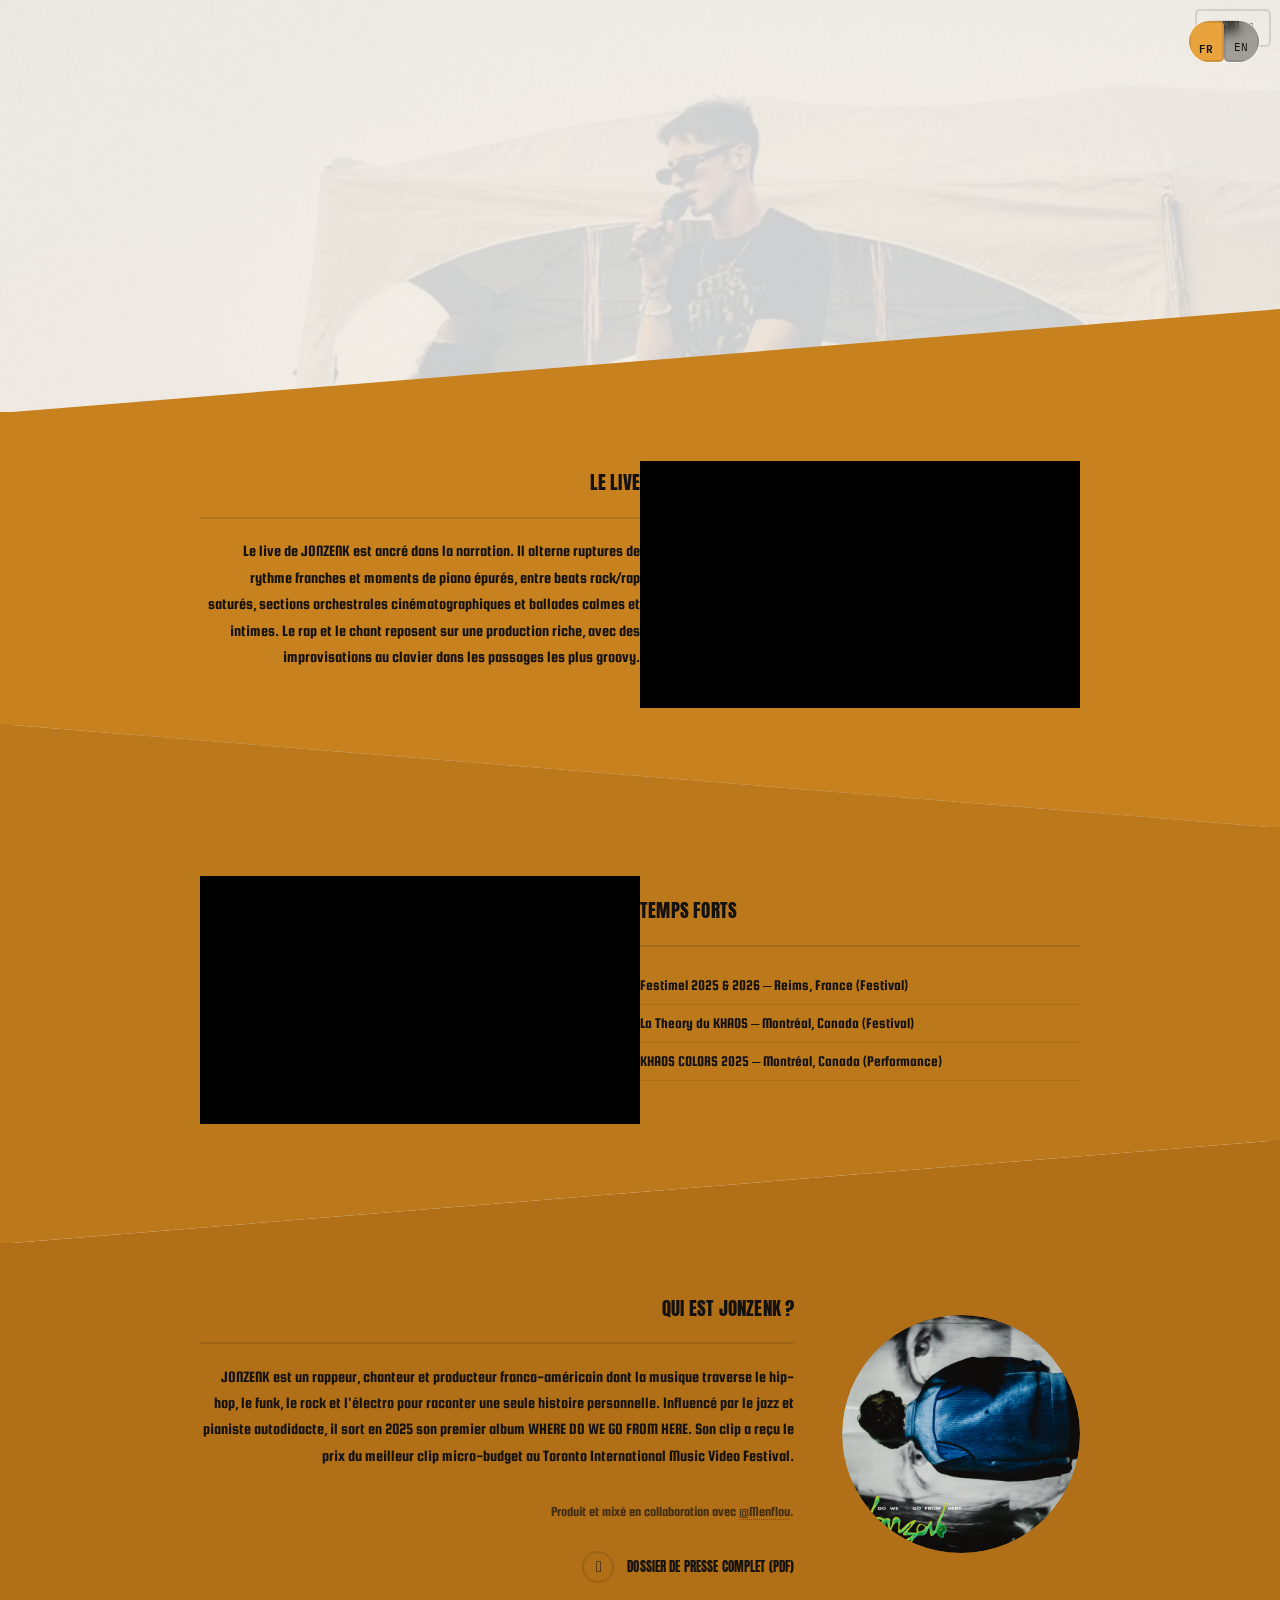
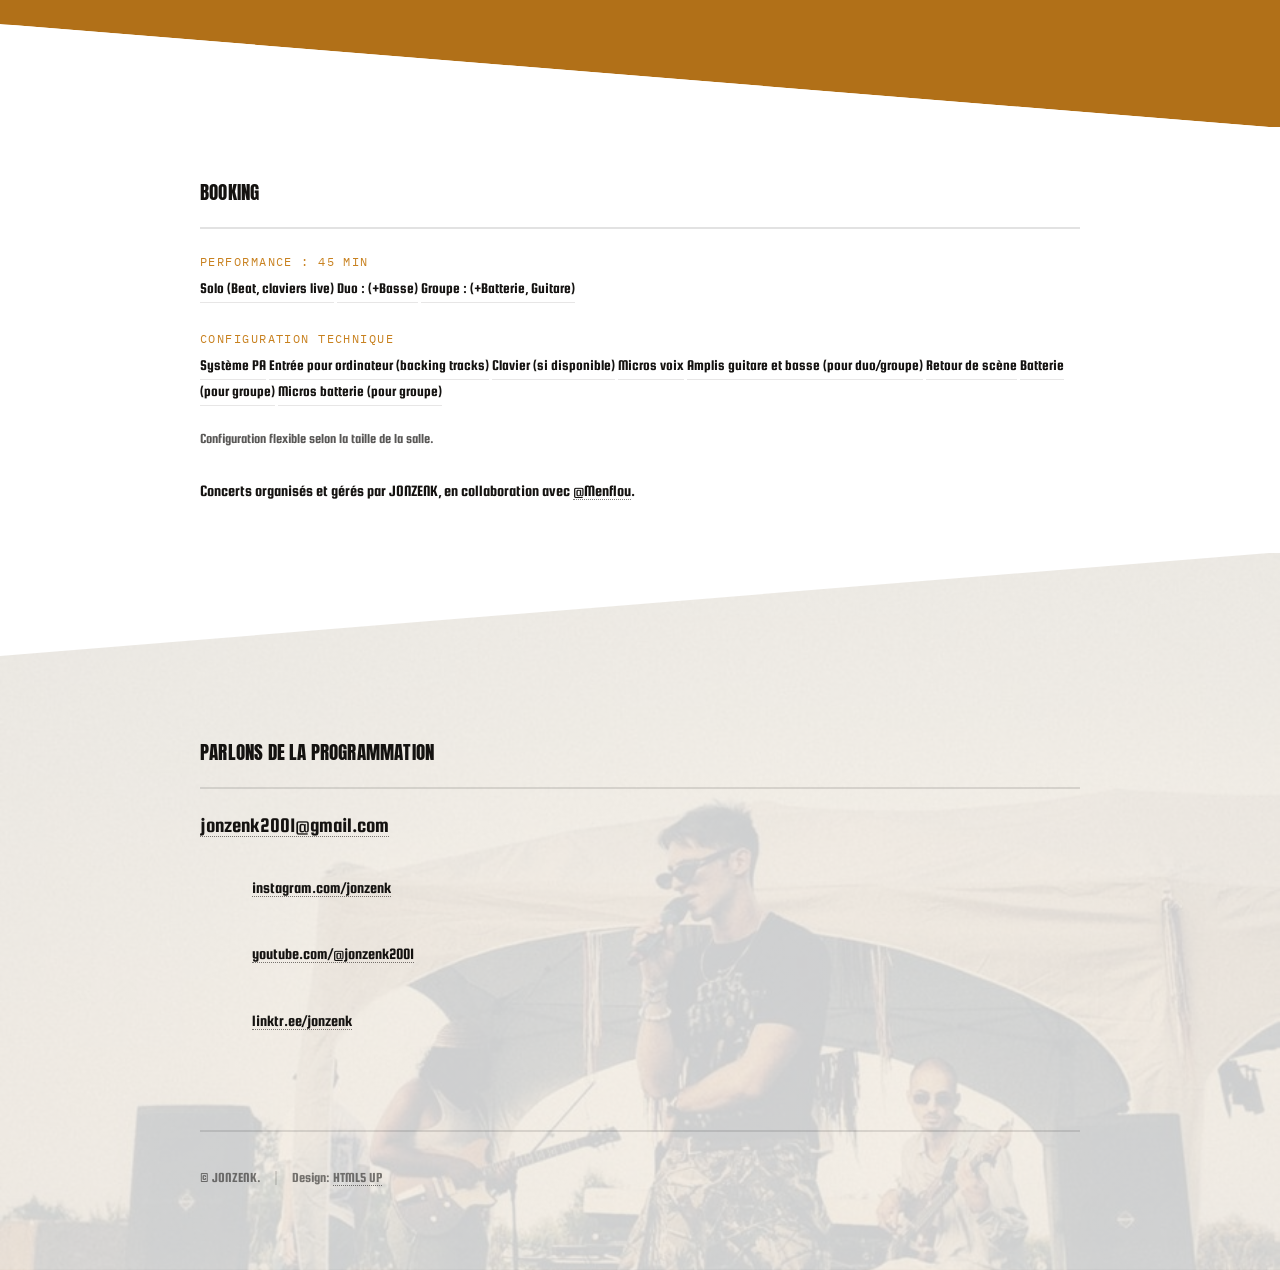
==== commit 190a8a58: "Rename index (1).html to index.html Fixes the filename so static hosts (GitHub Pages, etc.) can serv" ====
--- a/index.html
+++ b/index.html
@@ -1,405 +1,187 @@
-<!DOCTYPE html>
+<!DOCTYPE HTML>
 <html lang="fr">
 <head>
-<meta charset="UTF-8">
-<meta name="viewport" content="width=device-width, initial-scale=1.0">
-<title>JONZENK — Booking &amp; Press</title>
-<style>
-  :root{
-    --bg:#ffffff;
-    --ink:#141210;
-    --line:#e7e1d6;
-    --gold:#c8811f;
-    --gold-bright:#e8a33d;
-    --muted:#71675a;
-    --mono: 'IBM Plex Mono', ui-monospace, monospace;
-    --sans: 'Squada One', 'Work Sans', system-ui, sans-serif;
-    /* Placeholder for the title font until the Horizon font file is provided —
-       Horizon isn't distributed via Google Fonts, so this is a temporary stand-in. */
-    --display: 'Anton', 'Arial Narrow', sans-serif;
-  }
+	<title>JONZENK — Booking &amp; Press</title>
+	<meta charset="utf-8" />
+	<meta name="viewport" content="width=device-width, initial-scale=1, user-scalable=no" />
+	<link rel="preconnect" href="https://fonts.googleapis.com" />
+	<link href="https://fonts.googleapis.com/css2?family=Anton&family=Squada+One&family=IBM+Plex+Mono:wght@400;500;600&display=swap" rel="stylesheet" />
+	<link rel="stylesheet" href="assets/css/main.css" />
+	<noscript><link rel="stylesheet" href="assets/css/noscript.css" /></noscript>
+	<style>
+		/* language toggle */
+		[data-lang]{display:none;}
+		body.lang-fr [data-lang="fr"]{display:inline;}
+		body.lang-fr div[data-lang="fr"], body.lang-fr p[data-lang="fr"]{display:block;}
+		body.lang-en [data-lang="en"]{display:inline;}
+		body.lang-en div[data-lang="en"], body.lang-en p[data-lang="en"]{display:block;}
 
-  @import url('https://fonts.googleapis.com/css2?family=Anton&family=Squada+One&family=IBM+Plex+Mono:wght@400;500;600&display=swap');
+		#lang-switch{position:fixed; top:1.25em; right:1.25em; z-index:10001; display:flex; border:1px solid rgba(255,255,255,0.5); border-radius:100px; overflow:hidden; backdrop-filter:blur(6px);}
+		#lang-switch button{font-family:'IBM Plex Mono',monospace; font-size:11px; letter-spacing:0.06em; background:rgba(20,18,16,0.35); border:none; color:#fff; padding:0.5em 0.9em; cursor:pointer;}
+		#lang-switch button.active{color:#141210; background:#e8a33d; font-weight:600;}
 
-  *{box-sizing:border-box; margin:0; padding:0;}
-  html{scroll-behavior:smooth;}
-  body{
-    background:var(--bg);
-    color:var(--ink);
-    font-family:var(--sans);
-    font-weight:400;
-    line-height:1.65;
-    -webkit-font-smoothing:antialiased;
-  }
-  ::selection{background:var(--gold-bright); color:#fff;}
-  a{color:inherit;}
-  img{display:block; max-width:100%;}
-  .wrap{max-width:780px; margin:0 auto; padding:0 24px;}
+		.video-embed{position:relative; width:100%; aspect-ratio:16/9; background:#000;}
+		.video-embed iframe{position:absolute; inset:0; width:100%; height:100%; border:0;}
 
-  /* language toggle */
-  [data-lang]{display:none;}
-  body.lang-fr [data-lang="fr"]{display:block;}
-  body.lang-fr span[data-lang="fr"]{display:inline;}
-  body.lang-en [data-lang="en"]{display:block;}
-  body.lang-en span[data-lang="en"]{display:inline;}
+		.rider-list{list-style:none; padding:0; margin:0 0 1.5em 0;}
+		.rider-list li{padding:0.4em 0; border-bottom:1px solid rgba(20,18,16,0.1); font-size:0.95em;}
+		.rider-heading{font-family:'IBM Plex Mono',monospace; font-size:0.75em; letter-spacing:0.12em; text-transform:uppercase; color:#c8811f; margin:1.5em 0 0.6em;}
+		.rider-heading:first-child{margin-top:0;}
+	</style>
+</head>
+<body class="is-preload lang-fr">
 
-  /* top bar */
-  .topbar{
-    position:fixed; top:0; left:0; right:0; z-index:50;
-    display:flex; justify-content:flex-end;
-    padding:18px 24px;
-  }
-  .lang-switch{
-    display:flex;
-    border:1px solid rgba(255,255,255,0.5);
-    border-radius:100px;
-    overflow:hidden;
-    backdrop-filter:blur(6px);
-    background:rgba(20,18,16,0.35);
-  }
-  .lang-switch button{
-    font-family:var(--mono);
-    font-size:11px;
-    letter-spacing:0.06em;
-    background:none;
-    border:none;
-    color:#fff;
-    padding:8px 14px;
-    cursor:pointer;
-    transition:color .15s ease, background .15s ease;
-  }
-  .lang-switch button.active{color:#141210; background:var(--gold-bright); font-weight:600;}
-  .lang-switch button:focus-visible{outline:2px solid var(--gold-bright); outline-offset:2px;}
+	<div id="lang-switch">
+		<button id="btn-fr" class="active" onclick="setLang('fr')">FR</button>
+		<button id="btn-en" onclick="setLang('en')">EN</button>
+	</div>
 
-  /* hero — stays photographic/dark, mirrors the dossier cover */
-  .hero{
-    position:relative;
-    min-height:100svh;
-    display:flex;
-    flex-direction:column;
-    justify-content:flex-end;
-    overflow:hidden;
-  }
-  .hero-img{
-    position:absolute; inset:0;
-    width:100%; height:100%;
-    object-fit:cover;
-    object-position:center 30%;
-  }
-  .hero-scrim{
-    position:absolute; inset:0;
-    background:linear-gradient(180deg, rgba(14,12,10,0.1) 0%, rgba(14,12,10,0.05) 35%, rgba(14,12,10,0.85) 100%);
-  }
-  .hero-content{position:relative; z-index:1; padding:0 24px 64px;}
-  .hero h1{
-    font-family:var(--display);
-    font-weight:400;
-    font-size:clamp(56px, 13vw, 120px);
-    line-height:0.85;
-    color:var(--gold-bright);
-  }
-  .hero .role{
-    font-size:clamp(17px,2.4vw,21px);
-    color:#fff;
-    margin-top:16px;
-    max-width:520px;
-  }
-  .tags{display:flex; flex-wrap:wrap; gap:10px; margin-top:26px;}
-  .tag{
-    font-family:var(--mono); font-size:11px; letter-spacing:0.04em;
-    padding:7px 14px; border:1px solid rgba(255,255,255,0.4);
-    border-radius:100px; color:#fff;
-  }
-  .scroll-cue{
-    position:absolute; bottom:24px; left:50%; transform:translateX(-50%);
-    z-index:1; font-family:var(--mono); font-size:10px; letter-spacing:0.14em;
-    text-transform:uppercase; color:rgba(255,255,255,0.7);
-    display:flex; flex-direction:column; align-items:center; gap:6px;
-  }
-  .scroll-cue .line{width:1px; height:22px; background:rgba(255,255,255,0.7); animation:pulse 2s ease-in-out infinite;}
-  @keyframes pulse{0%,100%{opacity:.3} 50%{opacity:1}}
-  @media (prefers-reduced-motion: reduce){ .scroll-cue .line{animation:none;} }
+	<!-- Page Wrapper -->
+		<div id="page-wrapper">
+			<!-- Header -->
+				<header id="header" class="alt">
+					<h1><a href="index.html">JONZENK</a></h1>
+					<nav>
+						<a href="#menu">Menu</a>
+					</nav>
+				</header>
 
-  /* sections — open, editorial, no card frames */
-  section{padding:80px 0;}
-  section + section{border-top:1px solid var(--line);}
-  .kicker{
-    font-family:var(--mono); font-size:11px; letter-spacing:0.16em;
-    text-transform:uppercase; color:var(--gold); margin-bottom:14px;
-  }
-  h2{
-    font-family:var(--display); font-weight:400;
-    font-size:clamp(30px,5vw,46px); line-height:1.02;
-    margin-bottom:22px; max-width:680px; color:var(--ink);
-  }
-  .lede{font-size:18px; color:var(--ink); max-width:640px;}
-  .lede + .lede{margin-top:16px;}
+			<!-- Menu -->
+				<nav id="menu">
+					<div class="inner">
+						<h2>Menu</h2>
+						<ul class="links">
+							<li><a href="#one"><span data-lang="fr">Le Live</span><span data-lang="en">Live Show</span></a></li>
+							<li><a href="#two"><span data-lang="fr">Qui est JONZENK</span><span data-lang="en">Who Is JONZENK</span></a></li>
+							<li><a href="#three">Booking</a></li>
+							<li><a href="#footer">Contact</a></li>
+						</ul>
+						<a href="#" class="close">Close</a>
+					</div>
+				</nav>
 
-  /* videos — native embeds, stacked, no custom thumbnails */
-  .video-stack{margin-top:36px; display:flex; flex-direction:column; gap:32px; max-width:480px;}
-  .video-item iframe{
-    width:100%; aspect-ratio:9/16; border:0; display:block; background:#000;
-  }
-  .video-caption{
-    margin-top:10px; font-family:var(--mono); font-size:12px; color:var(--muted);
-  }
+			<!-- Banner -->
+				<section id="banner">
+					<div class="inner">
+						<h2>JONZENK</h2>
+						<p><span data-lang="fr">Rappeur, chanteur et producteur — un live énergique et polyvalent</span><span data-lang="en">Rapper, singer and producer — an energetic and versatile live show</span></p>
+					</div>
+				</section>
 
-  /* highlights list */
-  .highlights{margin-top:40px;}
-  .highlights-title{
-    font-family:var(--mono); font-size:12px; text-transform:uppercase;
-    letter-spacing:0.1em; color:var(--muted); margin-bottom:12px;
-  }
-  .highlights ul{list-style:none;}
-  .highlights li{
-    display:flex; gap:12px; padding:12px 0; font-size:16px;
-    border-bottom:1px solid var(--line);
-  }
-  .highlights li::before{content:"—"; color:var(--gold); flex-shrink:0;}
-  .highlights .tag-role{color:var(--muted); font-family:var(--mono); font-size:12px;}
+			<!-- Wrapper -->
+				<section id="wrapper">
 
-  /* bio */
-  .bio-grid{display:grid; grid-template-columns:1.3fr 1fr; gap:48px; align-items:start;}
-  @media (max-width:720px){ .bio-grid{grid-template-columns:1fr; gap:32px;} }
-  .album-frame img, .award-frame img{border:1px solid var(--line);}
-  .award-frame{margin-top:16px;}
-  .credit-line{margin-top:20px; font-family:var(--mono); font-size:12px; color:var(--muted);}
-  .credit-line a{color:var(--gold); text-decoration:none;}
-  .credit-line a:hover{text-decoration:underline;}
-  .press-link{
-    display:inline-flex; align-items:center; gap:8px; margin-top:26px;
-    font-family:var(--mono); font-size:12px; letter-spacing:0.04em;
-    text-transform:uppercase; text-decoration:none;
-    padding:12px 20px; border:1px solid var(--gold); color:var(--gold);
-    border-radius:2px; transition:background .15s ease, color .15s ease;
-  }
-  .press-link:hover{background:var(--gold); color:#fff;}
+					<!-- One: Live Show -->
+						<section id="one" class="wrapper spotlight style1">
+							<div class="inner">
+								<div class="video-embed">
+									<iframe src="https://www.youtube.com/embed/aII7Sd06hAQ" title="JONZENK live set" loading="lazy" allow="accelerometer; autoplay; clipboard-write; encrypted-media; gyroscope; picture-in-picture" allowfullscreen></iframe>
+								</div>
+								<div class="content">
+									<h2 class="major"><span data-lang="fr">Le Live</span><span data-lang="en">The Live Show</span></h2>
+									<p data-lang="fr">Le live de JONZENK est ancré dans la narration. Il alterne ruptures de rythme franches et moments de piano épurés, entre beats rock/rap saturés, sections orchestrales cinématographiques et ballades calmes et intimes. Le rap et le chant reposent sur une production riche, avec des improvisations au clavier dans les passages les plus groovy.</p>
+									<p data-lang="en">JONZENK's live set is rooted in storytelling. It moves through sharp beat switches and stripped piano moments, shifting from loud, distorted rock/rap beats and cinematic orchestral sections to quiet, intimate ballads. Rap and singing sit over layered production, with live improvisation on keys cutting through groovier sections.</p>
+								</div>
+							</div>
+						</section>
 
-  /* booking */
-  .booking-grid{display:grid; grid-template-columns:0.85fr 1.3fr; gap:48px; align-items:start;}
-  @media (max-width:720px){ .booking-grid{grid-template-columns:1fr; gap:32px;} }
-  .booking-photo img{border:1px solid var(--line);}
-  .rider-block{margin-bottom:26px;}
-  .rider-title{
-    font-family:var(--mono); font-size:11px; letter-spacing:0.12em; text-transform:uppercase;
-    color:var(--gold); margin-bottom:12px; padding-bottom:8px; border-bottom:1px solid var(--line);
-  }
-  .rider-block ul{list-style:none;}
-  .rider-block li{display:flex; gap:12px; padding:7px 0; font-size:15px;}
-  .rider-block li::before{content:"—"; color:var(--muted);}
-  .flex-note{margin-top:8px; font-size:13px; color:var(--muted);}
-  .mgmt-line{
-    margin-top:26px; padding-top:20px; border-top:1px solid var(--line);
-    font-size:14px; color:var(--muted);
-  }
-  .mgmt-line a{color:var(--gold); text-decoration:none;}
-  .mgmt-line a:hover{text-decoration:underline;}
+					<!-- Two: Highlights reel + Performance highlights -->
+						<section id="two" class="wrapper alt spotlight style2">
+							<div class="inner">
+								<div class="video-embed">
+									<iframe src="https://www.youtube.com/embed/idbsRD3i8wk" title="JONZENK highlights" loading="lazy" allow="accelerometer; autoplay; clipboard-write; encrypted-media; gyroscope; picture-in-picture" allowfullscreen></iframe>
+								</div>
+								<div class="content">
+									<h2 class="major"><span data-lang="fr">Temps forts</span><span data-lang="en">Performance Highlights</span></h2>
+									<ul class="rider-list">
+										<li>Festimel 2025 &amp; 2026 – Reims, France (Festival)</li>
+										<li>La Theory du KHAOS – Montréal, Canada (Festival)</li>
+										<li>KHAOS COLORS 2025 – Montréal, Canada (Performance)</li>
+									</ul>
+								</div>
+							</div>
+						</section>
 
-  /* contact / footer */
-  .contact-email{
-    font-family:var(--display); font-weight:400;
-    font-size:clamp(28px,6vw,44px);
-    color:var(--gold); text-decoration:none; display:inline-block;
-    margin-top:8px; word-break:break-word;
-  }
-  .contact-email:hover{text-decoration:underline;}
+					<!-- Three: Who is JONZENK -->
+						<section id="three" class="wrapper spotlight style3">
+							<div class="inner">
+								<a href="assets/JONZENK_Press_Kit.pdf" target="_blank" class="image"><img src="images/pic02.png" alt="WHERE DO WE GO FROM HERE — album art" /></a>
+								<div class="content">
+									<h2 class="major"><span data-lang="fr">Qui est JONZENK ?</span><span data-lang="en">Who is JONZENK?</span></h2>
+									<p data-lang="fr">JONZENK est un rappeur, chanteur et producteur franco-américain dont la musique traverse le hip-hop, le funk, le rock et l'électro pour raconter une seule histoire personnelle. Influencé par le jazz et pianiste autodidacte, il sort en 2025 son premier album WHERE DO WE GO FROM HERE. Son clip a reçu le prix du meilleur clip micro-budget au Toronto International Music Video Festival.</p>
+									<p data-lang="en">JONZENK is a French-American rapper, singer, and producer whose music moves through hip-hop, funk, rock, and electronic to tell one continuous, personal story. Rooted in jazz and self-taught on piano, he released his debut album WHERE DO WE GO FROM HERE in 2025. The accompanying music video won Best Micro-Budget Music Video at the Toronto International Music Video Festival.</p>
+									<p data-lang="fr" style="font-size:0.85em; opacity:0.7;">Produit et mixé en collaboration avec <a href="https://www.instagram.com/menflou" target="_blank">@Menflou</a>.</p>
+									<p data-lang="en" style="font-size:0.85em; opacity:0.7;">Produced and mixed in collaboration with <a href="https://www.instagram.com/menflou" target="_blank">@Menflou</a>.</p>
+									<a href="assets/JONZENK_Press_Kit.pdf" target="_blank" class="special"><span data-lang="fr">Dossier de presse complet (PDF)</span><span data-lang="en">Full press kit (PDF)</span></a>
+								</div>
+							</div>
+						</section>
 
-  footer{
-    padding:32px 0 56px; border-top:1px solid var(--line);
-    display:flex; justify-content:space-between; align-items:center; flex-wrap:wrap; gap:16px;
-  }
-  .foot-links{display:flex; gap:18px; flex-wrap:wrap;}
-  .foot-links a{
-    display:flex; align-items:center; gap:7px;
-    font-family:var(--mono); font-size:12px; color:var(--muted);
-    text-decoration:none; transition:color .15s ease;
-  }
-  .foot-links a:hover{color:var(--gold);}
-  .foot-links svg{width:15px; height:15px; fill:currentColor;}
-  .foot-name{font-family:var(--mono); font-size:12px; color:var(--muted);}
-</style>
-</head>
-<body class="lang-fr">
+					<!-- Four: Booking Information -->
+						<section id="booking" class="wrapper alt style1">
+							<div class="inner">
+								<h2 class="major">Booking</h2>
 
-  <div class="topbar">
-    <div class="lang-switch">
-      <button id="btn-fr" class="active" onclick="setLang('fr')">FR</button>
-      <button id="btn-en" onclick="setLang('en')">EN</button>
-    </div>
-  </div>
+								<span class="rider-heading"><span data-lang="fr">Performance : 45 min</span><span data-lang="en">Performance: 45 min</span></span>
+								<ul class="rider-list">
+									<li data-lang="fr">Solo (Beat, claviers live)</li><li data-lang="en">Solo (Beat, Live Keys)</li>
+									<li data-lang="fr">Duo : (+Basse)</li><li data-lang="en">Duo: (+Bass)</li>
+									<li data-lang="fr">Groupe : (+Batterie, Guitare)</li><li data-lang="en">Band: (+Drums, Guitar)</li>
+								</ul>
 
-  <!-- HERO -->
-  <section class="hero">
-    <img class="hero-img" src="assets/hero-tent.jpg" alt="JONZENK live at Festimel">
-    <div class="hero-scrim"></div>
-    <div class="hero-content">
-      <h1>JONZENK</h1>
-      <p class="role">
-        <span data-lang="fr">Rappeur, chanteur et producteur — un live énergique et polyvalent.</span>
-        <span data-lang="en">Rapper, singer and producer — an energetic and versatile live show.</span>
-      </p>
-      <div class="tags">
-        <span class="tag"><span data-lang="fr">Hip-Hop Alternatif</span><span data-lang="en">Alternative Hip-Hop</span></span>
-        <span class="tag">Soul</span>
-        <span class="tag">Jazz</span>
-        <span class="tag"><span data-lang="fr">Électro</span><span data-lang="en">Electronic</span></span>
-      </div>
-    </div>
-    <div class="scroll-cue">
-      <span data-lang="fr">Défiler</span><span data-lang="en">Scroll</span>
-      <div class="line"></div>
-    </div>
-  </section>
+								<span class="rider-heading"><span data-lang="fr">Configuration technique</span><span data-lang="en">Technical Requirements</span></span>
+								<ul class="rider-list">
+									<li data-lang="fr">Système PA</li><li data-lang="en">PA system</li>
+									<li data-lang="fr">Entrée pour ordinateur (backing tracks)</li><li data-lang="en">Input for laptop (backing tracks)</li>
+									<li data-lang="fr">Clavier (si disponible)</li><li data-lang="en">Keyboard (if available)</li>
+									<li data-lang="fr">Micros voix</li><li data-lang="en">Vocal microphones</li>
+									<li data-lang="fr">Amplis guitare et basse (pour duo/groupe)</li><li data-lang="en">Guitar and bass amps (for duo/Band)</li>
+									<li data-lang="fr">Retour de scène</li><li data-lang="en">Monitor speaker</li>
+									<li data-lang="fr">Batterie (pour groupe)</li><li data-lang="en">Drums (for Band)</li>
+									<li data-lang="fr">Micros batterie (pour groupe)</li><li data-lang="en">Drum microphones (for Band)</li>
+								</ul>
+								<p data-lang="fr" style="font-size:0.85em; opacity:0.7;">Configuration flexible selon la taille de la salle.</p>
+								<p data-lang="en" style="font-size:0.85em; opacity:0.7;">Flexible setup depending on venue size.</p>
 
-  <!-- LIVE SHOW -->
-  <section id="live">
-    <div class="wrap">
-      <div class="kicker"><span data-lang="fr">Le Live</span><span data-lang="en">Live Performance</span></div>
-      <h2><span data-lang="fr">Le live</span><span data-lang="en">The Live Show</span></h2>
+								<p data-lang="fr" style="margin-top:1.5em;">Concerts organisés et gérés par JONZENK, en collaboration avec <a href="https://www.instagram.com/menflou" target="_blank">@Menflou</a>.</p>
+								<p data-lang="en" style="margin-top:1.5em;">Performances organized and managed by JONZENK, in collaboration with <a href="https://www.instagram.com/menflou" target="_blank">@Menflou</a>.</p>
+							</div>
+						</section>
 
-      <p class="lede" data-lang="fr">Le live de JONZENK est ancré dans la narration. Il alterne ruptures de rythme franches et moments de piano épurés, entre beats rock/rap saturés, sections orchestrales cinématographiques et ballades calmes et intimes.</p>
-      <p class="lede" data-lang="fr">Le rap et le chant reposent sur une production riche, avec des improvisations au clavier dans les passages les plus groovy. Le rendu, direct et personnel, transforme la performance en quasi-conversation, dans une atmosphère intime et à nu.</p>
+				</section>
 
-      <p class="lede" data-lang="en">JONZENK's live set is rooted in storytelling. It moves through sharp beat switches and stripped piano moments, shifting from loud, distorted rock/rap beats and cinematic orchestral sections to quiet, intimate ballads.</p>
-      <p class="lede" data-lang="en">Rap and singing sit over layered production, with live improvisation on keys cutting through groovier sections. The delivery feels direct and personal, turning the performance into a near conversation and creating an intimate, exposed atmosphere.</p>
+			<!-- Footer -->
+				<section id="footer">
+					<div class="inner">
+						<h2 class="major"><span data-lang="fr">Parlons de la programmation</span><span data-lang="en">Let's talk about the lineup</span></h2>
+						<p><a href="mailto:jonzenk2001@gmail.com" style="font-size:1.3em;">jonzenk2001@gmail.com</a></p>
+						<ul class="contact">
+							<li class="icon brands fa-instagram"><a href="https://www.instagram.com/jonzenk/" target="_blank">instagram.com/jonzenk</a></li>
+							<li class="icon brands fa-youtube"><a href="https://www.youtube.com/@jonzenk2001" target="_blank">youtube.com/@jonzenk2001</a></li>
+							<li class="icon solid fa-link"><a href="https://linktr.ee/jonzenk" target="_blank">linktr.ee/jonzenk</a></li>
+						</ul>
+						<ul class="copyright">
+							<li>&copy; JONZENK.</li><li>Design: <a href="http://html5up.net">HTML5 UP</a></li>
+						</ul>
+					</div>
+				</section>
+		</div>
 
-      <div class="video-stack">
-        <div class="video-item">
-          <iframe src="https://www.youtube.com/embed/aII7Sd06hAQ" title="JONZENK live set" loading="lazy" allow="accelerometer; autoplay; clipboard-write; encrypted-media; gyroscope; picture-in-picture" allowfullscreen></iframe>
-          <div class="video-caption"><span data-lang="fr">Set complet</span><span data-lang="en">Full live set</span></div>
-        </div>
-        <div class="video-item">
-          <iframe src="https://www.youtube.com/embed/idbsRD3i8wk" title="JONZENK highlights" loading="lazy" allow="accelerometer; autoplay; clipboard-write; encrypted-media; gyroscope; picture-in-picture" allowfullscreen></iframe>
-          <div class="video-caption"><span data-lang="fr">Meilleurs moments</span><span data-lang="en">Highlights reel</span></div>
-        </div>
-      </div>
-
-      <div class="highlights">
-        <div class="highlights-title"><span data-lang="fr">Temps forts</span><span data-lang="en">Performance highlights</span></div>
-        <ul>
-          <li>Festimel 2025 &amp; 2026 – Reims, France <span class="tag-role">(Festival)</span></li>
-          <li>La Theory du KHAOS – Montréal, Canada <span class="tag-role">(Festival)</span></li>
-          <li>KHAOS COLORS 2025 – Montréal, Canada <span class="tag-role">(Performance)</span></li>
-        </ul>
-      </div>
-    </div>
-  </section>
-
-  <!-- WHO IS JONZENK -->
-  <section>
-    <div class="wrap">
-      <div class="kicker"><span data-lang="fr">Qui est JONZENK</span><span data-lang="en">Who Is JONZENK</span></div>
-      <div class="bio-grid">
-        <div>
-          <h2><span data-lang="fr">Qui est JONZENK ?</span><span data-lang="en">Who is JONZENK?</span></h2>
-          <p class="lede" data-lang="fr">JONZENK est un rappeur, chanteur et producteur franco-américain dont la musique traverse le hip-hop, le funk, le rock et l'électro pour raconter une seule histoire personnelle. Influencé par le jazz et pianiste autodidacte, il sort en 2025 son premier album WHERE DO WE GO FROM HERE. Son clip a reçu le prix du meilleur clip micro-budget au Toronto International Music Video Festival.</p>
-          <p class="lede" data-lang="en">JONZENK is a French-American rapper, singer, and producer whose music moves through hip-hop, funk, rock, and electronic to tell one continuous, personal story. Rooted in jazz and self-taught on piano, he released his debut album WHERE DO WE GO FROM HERE in 2025. The accompanying music video won Best Micro-Budget Music Video at the Toronto International Music Video Festival.</p>
-
-          <div class="credit-line">
-            <span data-lang="fr">Produit et mixé en collaboration avec <a href="https://www.instagram.com/menflou" target="_blank" rel="noopener">@Menflou</a>.</span>
-            <span data-lang="en">Produced and mixed in collaboration with <a href="https://www.instagram.com/menflou" target="_blank" rel="noopener">@Menflou</a>.</span>
-          </div>
-
-          <a class="press-link" href="assets/JONZENK_Press_Kit.pdf" target="_blank" rel="noopener">
-            <span data-lang="fr">Dossier de presse complet (PDF)</span>
-            <span data-lang="en">Full press kit (PDF)</span>
-          </a>
-        </div>
-        <div>
-          <div class="album-frame"><img src="assets/album-art.png" alt="WHERE DO WE GO FROM HERE album art"></div>
-          <div class="award-frame"><img src="assets/award-badge.jpg" alt="Toronto International Music Video Festival award"></div>
-        </div>
-      </div>
-    </div>
-  </section>
-
-  <!-- BOOKING -->
-  <section id="booking">
-    <div class="wrap">
-      <div class="kicker">Booking</div>
-      <h2>Booking</h2>
-      <div class="booking-grid">
-        <div class="booking-photo"><img src="assets/booking-keys.jpg" alt="JONZENK on keys"></div>
-        <div>
-          <div class="rider-block">
-            <div class="rider-title"><span data-lang="fr">Performance : 45 min</span><span data-lang="en">Performance: 45 min</span></div>
-            <ul>
-              <li data-lang="fr">Solo (Beat, claviers live)</li>
-              <li data-lang="en">Solo (Beat, Live Keys)</li>
-              <li data-lang="fr">Duo : (+Basse)</li>
-              <li data-lang="en">Duo: (+Bass)</li>
-              <li data-lang="fr">Groupe : (+Batterie, Guitare)</li>
-              <li data-lang="en">Band: (+Drums, Guitar)</li>
-            </ul>
-          </div>
-          <div class="rider-block">
-            <div class="rider-title"><span data-lang="fr">Configuration technique</span><span data-lang="en">Technical Requirements</span></div>
-            <ul>
-              <li data-lang="fr">Système PA</li><li data-lang="en">PA system</li>
-              <li data-lang="fr">Entrée pour ordinateur (backing tracks)</li><li data-lang="en">Input for laptop (backing tracks)</li>
-              <li data-lang="fr">Clavier (si disponible)</li><li data-lang="en">Keyboard (if available)</li>
-              <li data-lang="fr">Micros voix</li><li data-lang="en">Vocal microphones</li>
-              <li data-lang="fr">Amplis guitare et basse (pour duo/groupe)</li><li data-lang="en">Guitar and bass amps (for duo/Band)</li>
-              <li data-lang="fr">Retour de scène</li><li data-lang="en">Monitor speaker</li>
-              <li data-lang="fr">Batterie (pour groupe)</li><li data-lang="en">Drums (for Band)</li>
-              <li data-lang="fr">Micros batterie (pour groupe)</li><li data-lang="en">Drum microphones (for Band)</li>
-            </ul>
-            <div class="flex-note">
-              <span data-lang="fr">Configuration flexible selon la taille de la salle.</span>
-              <span data-lang="en">Flexible setup depending on venue size.</span>
-            </div>
-          </div>
-          <div class="mgmt-line">
-            <span data-lang="fr">Concerts organisés et gérés par JONZENK, en collaboration avec <a href="https://www.instagram.com/menflou" target="_blank" rel="noopener">@Menflou</a>.</span>
-            <span data-lang="en">Performances organized and managed by JONZENK, in collaboration with <a href="https://www.instagram.com/menflou" target="_blank" rel="noopener">@Menflou</a>.</span>
-          </div>
-        </div>
-      </div>
-    </div>
-  </section>
-
-  <!-- CONTACT -->
-  <section>
-    <div class="wrap">
-      <div class="kicker"><span data-lang="fr">Contact</span><span data-lang="en">Get In Touch</span></div>
-      <h2><span data-lang="fr">Parlons de la programmation.</span><span data-lang="en">Let's talk about the lineup.</span></h2>
-      <a class="contact-email" href="mailto:jonzenk2001@gmail.com">jonzenk2001@gmail.com</a>
-    </div>
-  </section>
-
-  <footer>
-    <div class="wrap" style="display:flex; justify-content:space-between; align-items:center; flex-wrap:wrap; gap:16px; width:100%;">
-      <span class="foot-name">JONZENK — <span data-lang="fr">Presse &amp; Booking</span><span data-lang="en">Press &amp; Booking</span></span>
-      <div class="foot-links">
-        <a href="https://www.instagram.com/jonzenk/" target="_blank" rel="noopener">
-          <svg viewBox="0 0 24 24"><path d="M12 2c2.7 0 3 0 4.1.06 1.1.05 1.8.2 2.4.45.7.27 1.2.6 1.7 1.1.5.5.85 1 1.1 1.7.24.6.4 1.3.45 2.4.06 1.1.06 1.4.06 4.1s0 3-.06 4.1c-.05 1.1-.2 1.8-.45 2.4-.27.7-.6 1.2-1.1 1.7-.5.5-1 .85-1.7 1.1-.6.24-1.3.4-2.4.45-1.1.06-1.4.06-4.1.06s-3 0-4.1-.06c-1.1-.05-1.8-.2-2.4-.45-.7-.27-1.2-.6-1.7-1.1-.5-.5-.85-1-1.1-1.7-.24-.6-.4-1.3-.45-2.4C2 15 2 14.7 2 12s0-3 .06-4.1c.05-1.1.2-1.8.45-2.4.27-.7.6-1.2 1.1-1.7.5-.5 1-.85 1.7-1.1.6-.24 1.3-.4 2.4-.45C9 2 9.3 2 12 2zm0 1.8c-2.66 0-2.97 0-4.02.06-.87.04-1.34.18-1.65.3-.42.16-.72.36-1.03.67-.31.31-.51.61-.67 1.03-.12.31-.26.78-.3 1.65C4.28 8.7 4.28 9 4.28 12s0 3.3.05 4.35c.04.87.18 1.34.3 1.65.16.42.36.72.67 1.03.31.31.61.51 1.03.67.31.12.78.26 1.65.3 1.05.05 1.36.06 4.02.06s2.97 0 4.02-.06c.87-.04 1.34-.18 1.65-.3.42-.16.72-.36 1.03-.67.31-.31.51-.61.67-1.03.12-.31.26-.78.3-1.65.05-1.05.06-1.36.06-4.35s0-3.3-.06-4.35c-.04-.87-.18-1.34-.3-1.65-.16-.42-.36-.72-.67-1.03a2.8 2.8 0 0 0-1.03-.67c-.31-.12-.78-.26-1.65-.3C14.97 3.8 14.66 3.8 12 3.8zm0 3.05a5.15 5.15 0 1 1 0 10.3 5.15 5.15 0 0 1 0-10.3zm0 1.8a3.35 3.35 0 1 0 0 6.7 3.35 3.35 0 0 0 0-6.7zm5.35-2a1.2 1.2 0 1 1 0 2.4 1.2 1.2 0 0 1 0-2.4z"/></svg>
-          @JONZENK
-        </a>
-        <a href="https://www.youtube.com/@jonzenk2001" target="_blank" rel="noopener">
-          <svg viewBox="0 0 24 24"><path d="M23.5 6.2a3 3 0 0 0-2.1-2.1C19.5 3.5 12 3.5 12 3.5s-7.5 0-9.4.6A3 3 0 0 0 .5 6.2 31 31 0 0 0 0 12a31 31 0 0 0 .5 5.8 3 3 0 0 0 2.1 2.1c1.9.6 9.4.6 9.4.6s7.5 0 9.4-.6a3 3 0 0 0 2.1-2.1A31 31 0 0 0 24 12a31 31 0 0 0-.5-5.8zM9.6 15.6V8.4l6.3 3.6-6.3 3.6z"/></svg>
-          @JONZENK
-        </a>
-        <a href="https://linktr.ee/jonzenk" target="_blank" rel="noopener">
-          <svg viewBox="0 0 24 24"><path d="M17 7a5 5 0 0 0-7.07 0l-4 4a5 5 0 0 0 7.07 7.07l1.5-1.5-1.41-1.41-1.5 1.5a3 3 0 0 1-4.24-4.25l4-4A3 3 0 0 1 15.6 8.3zm-10 10a5 5 0 0 0 7.07 0l4-4a5 5 0 0 0-7.07-7.07l-1.5 1.5 1.41 1.41 1.5-1.5a3 3 0 0 1 4.24 4.25l-4 4A3 3 0 0 1 8.4 15.7z"/></svg>
-          Linktree
-        </a>
-        <a href="mailto:jonzenk2001@gmail.com">
-          <svg viewBox="0 0 24 24"><path d="M2 4h20a1 1 0 0 1 1 1v14a1 1 0 0 1-1 1H2a1 1 0 0 1-1-1V5a1 1 0 0 1 1-1zm19 2.4-8.6 6.2a1 1 0 0 1-1.2 0L2.6 6.4V18h18.4V6.4zM3.4 5l8.6 6.2L20.6 5H3.4z"/></svg>
-          jonzenk2001@gmail.com
-        </a>
-      </div>
-    </div>
-  </footer>
-
-<script>
-function setLang(l){
-  document.body.classList.remove('lang-fr','lang-en');
-  document.body.classList.add('lang-'+l);
-  document.getElementById('btn-fr').classList.toggle('active', l==='fr');
-  document.getElementById('btn-en').classList.toggle('active', l==='en');
-  document.documentElement.lang = l;
-  try{ localStorage.setItem('jonzenk-lang', l); }catch(e){}
-}
-</script>
+	<!-- Scripts -->
+		<script src="assets/js/jquery.min.js"></script>
+		<script src="assets/js/jquery.scrollex.min.js"></script>
+		<script src="assets/js/browser.min.js"></script>
+		<script src="assets/js/breakpoints.min.js"></script>
+		<script src="assets/js/util.js"></script>
+		<script src="assets/js/main.js"></script>
+		<script>
+			function setLang(l){
+				document.body.classList.remove('lang-fr','lang-en');
+				document.body.classList.add('lang-'+l);
+				document.getElementById('btn-fr').classList.toggle('active', l==='fr');
+				document.getElementById('btn-en').classList.toggle('active', l==='en');
+				document.documentElement.lang = l;
+			}
+		</script>
 </body>
 </html>
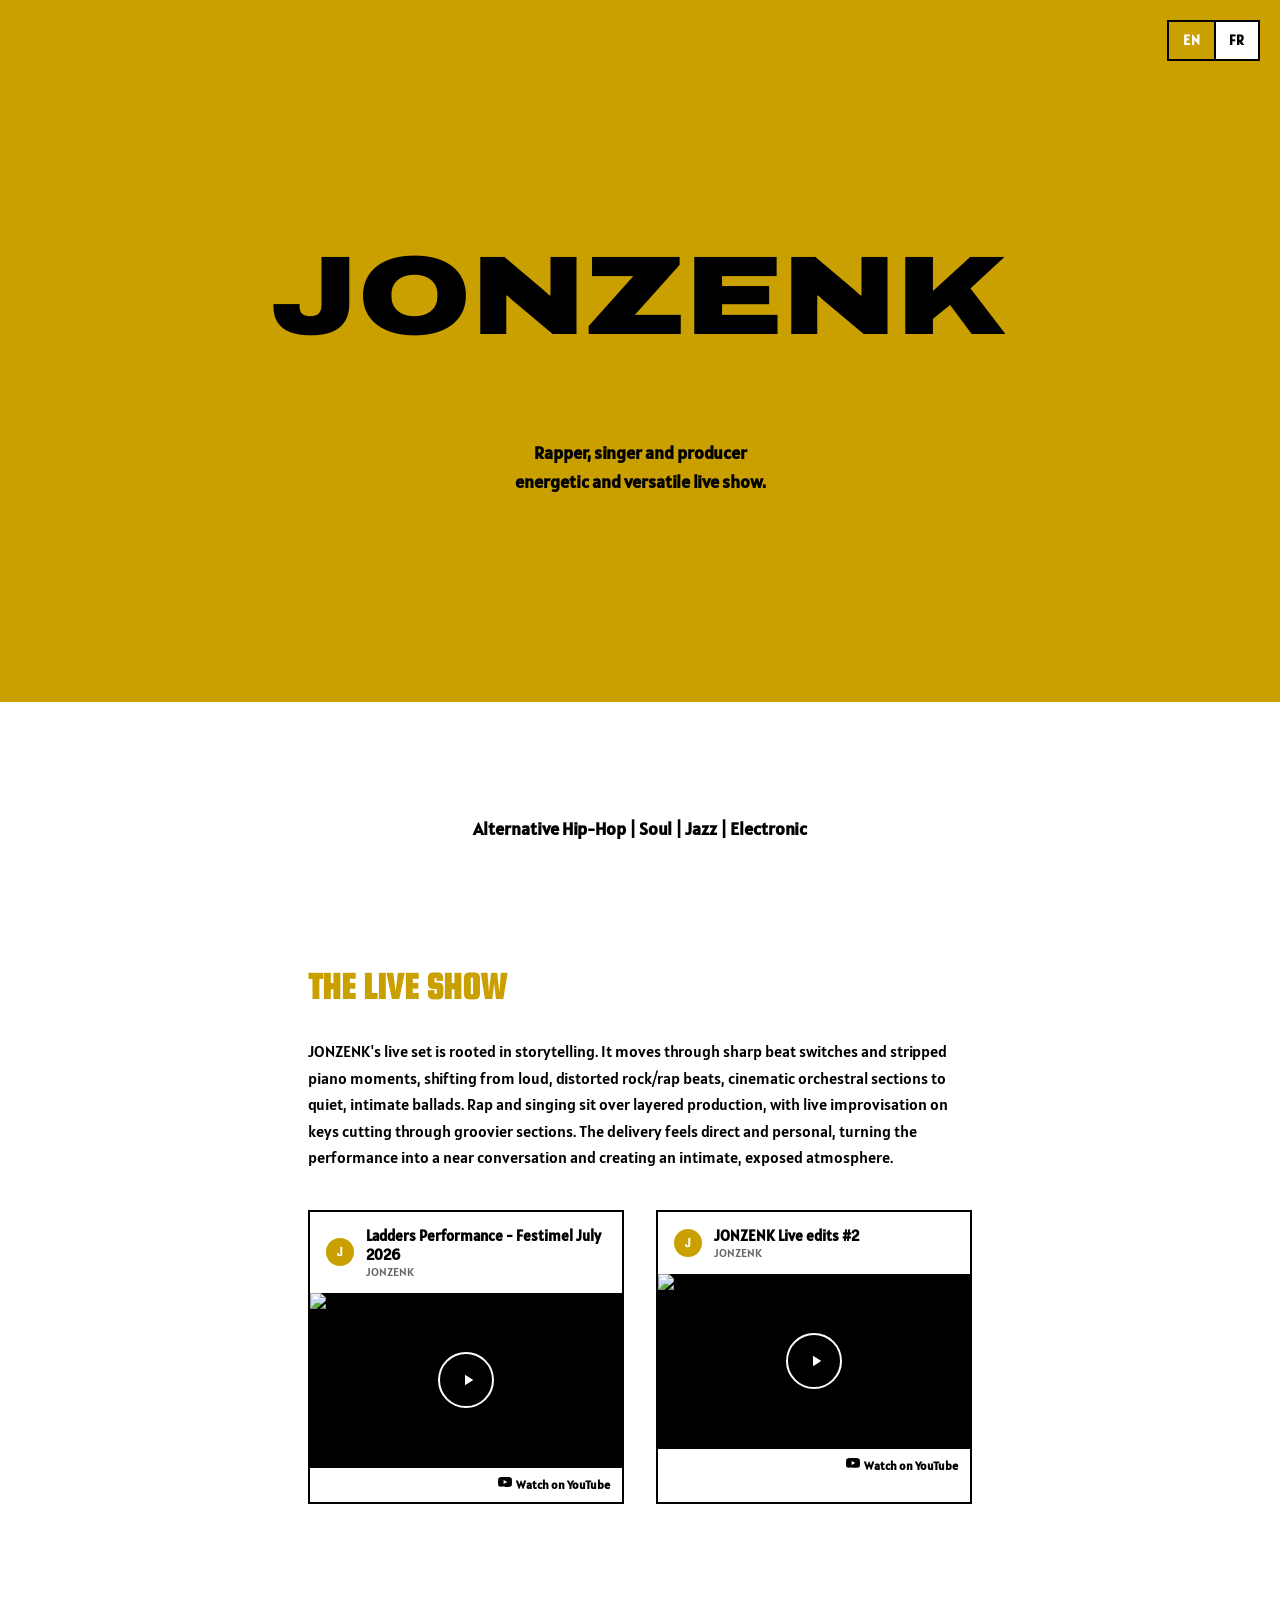
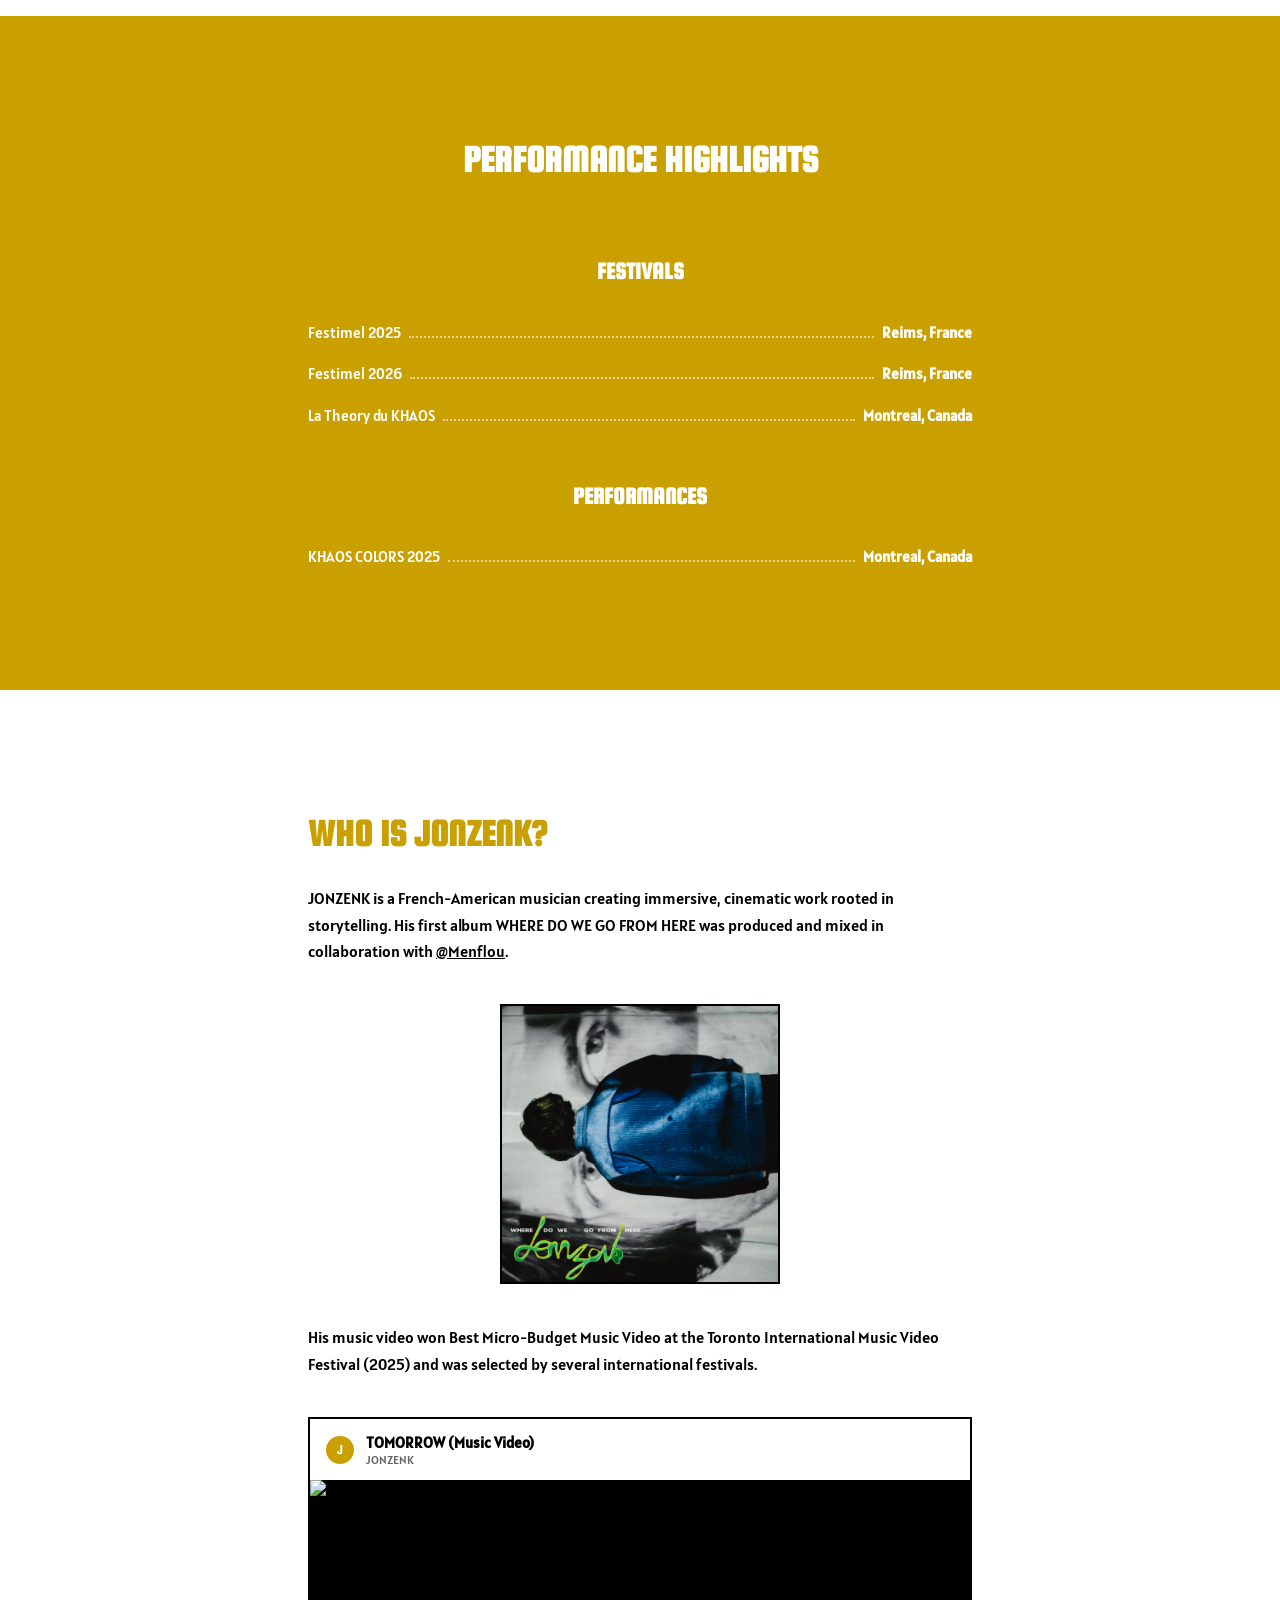
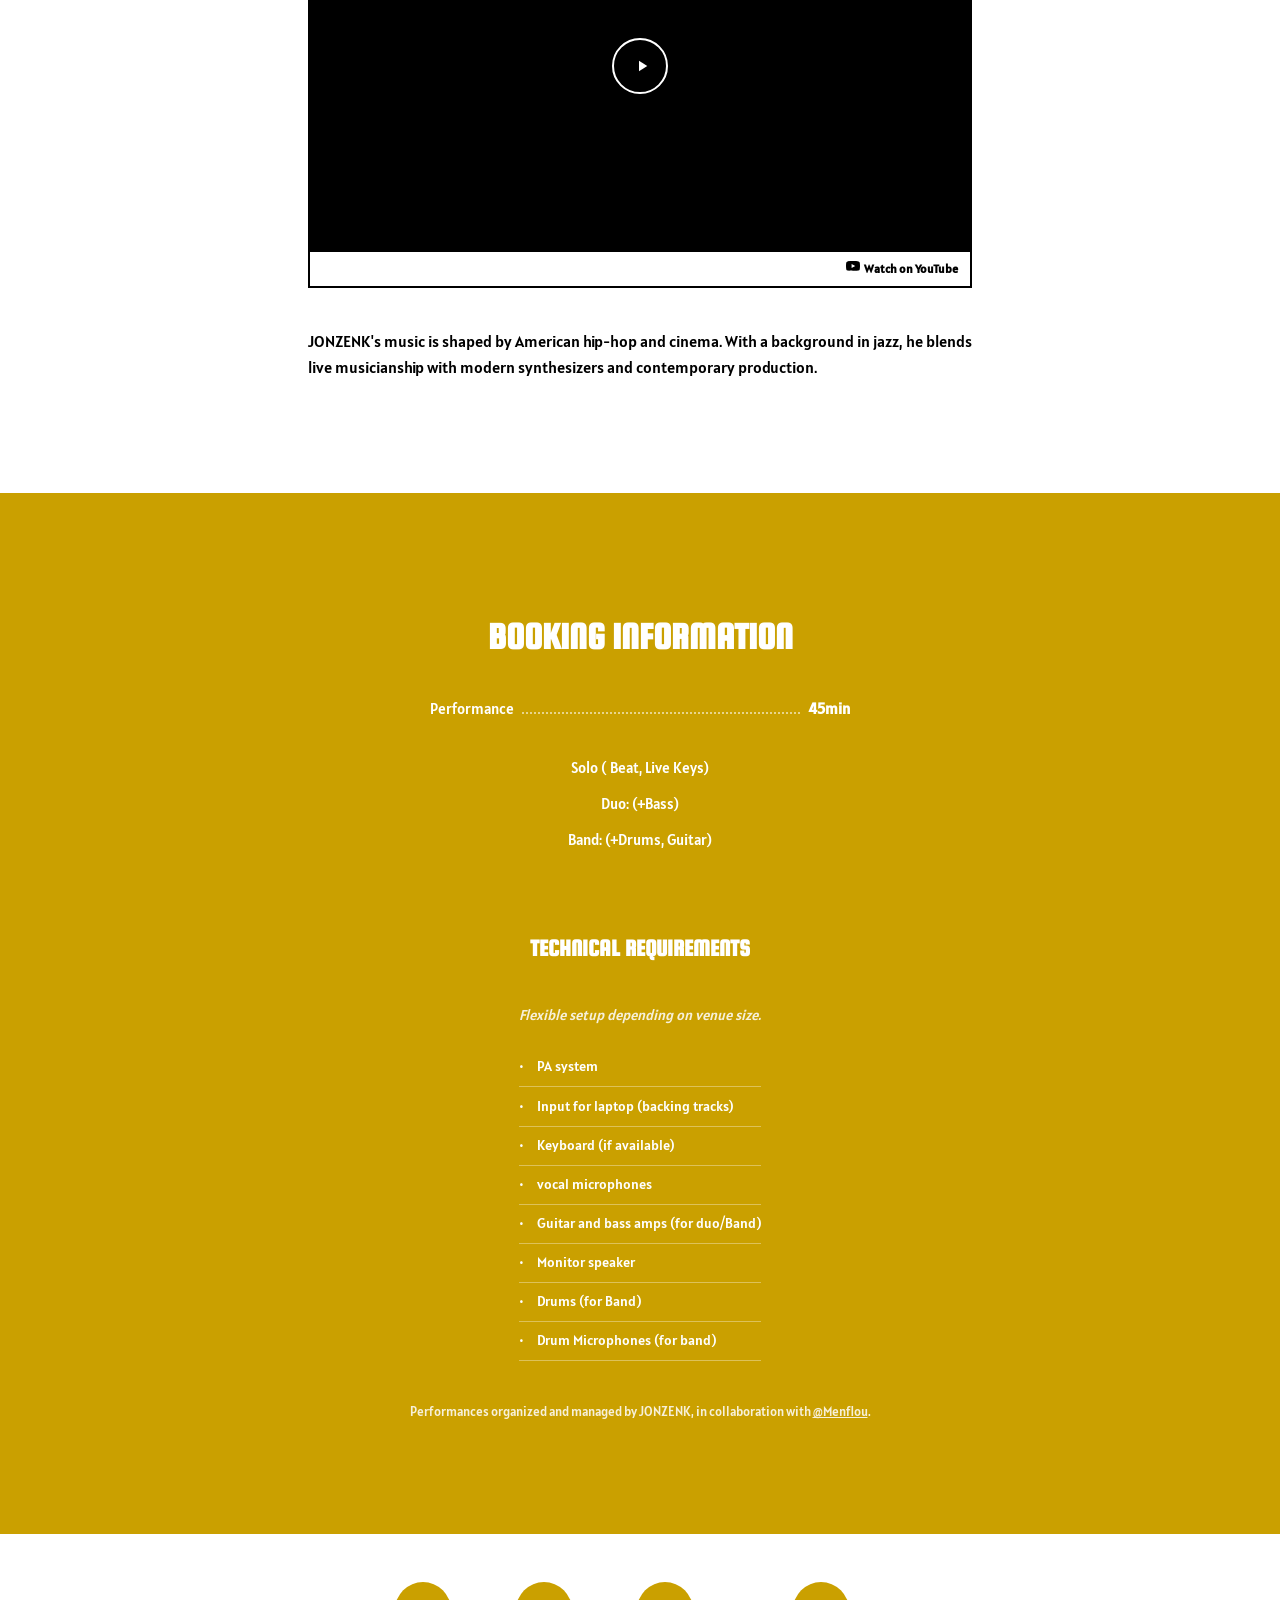
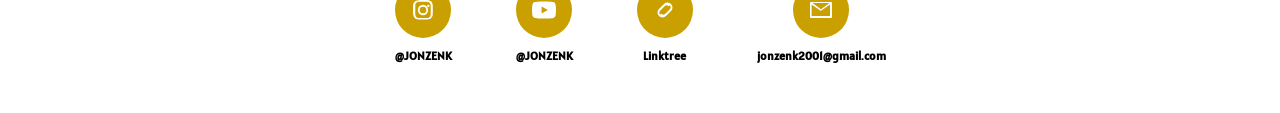
==== commit 5d4cde3e: "Rebuild site to custom design spec with EN/FR routes Replace the HTML5UP template with a custom-buil" ====
--- a/index.html
+++ b/index.html
@@ -1,187 +1,20 @@
-<!DOCTYPE HTML>
-<html lang="fr">
+<!DOCTYPE html>
+<html lang="en">
 <head>
-	<title>JONZENK — Booking &amp; Press</title>
-	<meta charset="utf-8" />
-	<meta name="viewport" content="width=device-width, initial-scale=1, user-scalable=no" />
-	<link rel="preconnect" href="https://fonts.googleapis.com" />
-	<link href="https://fonts.googleapis.com/css2?family=Anton&family=Squada+One&family=IBM+Plex+Mono:wght@400;500;600&display=swap" rel="stylesheet" />
-	<link rel="stylesheet" href="assets/css/main.css" />
-	<noscript><link rel="stylesheet" href="assets/css/noscript.css" /></noscript>
-	<style>
-		/* language toggle */
-		[data-lang]{display:none;}
-		body.lang-fr [data-lang="fr"]{display:inline;}
-		body.lang-fr div[data-lang="fr"], body.lang-fr p[data-lang="fr"]{display:block;}
-		body.lang-en [data-lang="en"]{display:inline;}
-		body.lang-en div[data-lang="en"], body.lang-en p[data-lang="en"]{display:block;}
-
-		#lang-switch{position:fixed; top:1.25em; right:1.25em; z-index:10001; display:flex; border:1px solid rgba(255,255,255,0.5); border-radius:100px; overflow:hidden; backdrop-filter:blur(6px);}
-		#lang-switch button{font-family:'IBM Plex Mono',monospace; font-size:11px; letter-spacing:0.06em; background:rgba(20,18,16,0.35); border:none; color:#fff; padding:0.5em 0.9em; cursor:pointer;}
-		#lang-switch button.active{color:#141210; background:#e8a33d; font-weight:600;}
-
-		.video-embed{position:relative; width:100%; aspect-ratio:16/9; background:#000;}
-		.video-embed iframe{position:absolute; inset:0; width:100%; height:100%; border:0;}
-
-		.rider-list{list-style:none; padding:0; margin:0 0 1.5em 0;}
-		.rider-list li{padding:0.4em 0; border-bottom:1px solid rgba(20,18,16,0.1); font-size:0.95em;}
-		.rider-heading{font-family:'IBM Plex Mono',monospace; font-size:0.75em; letter-spacing:0.12em; text-transform:uppercase; color:#c8811f; margin:1.5em 0 0.6em;}
-		.rider-heading:first-child{margin-top:0;}
-	</style>
+<meta charset="UTF-8">
+<meta name="viewport" content="width=device-width, initial-scale=1.0">
+<title>JONZENK</title>
+<meta http-equiv="refresh" content="0; url=en/">
+<link rel="canonical" href="https://jonzenk.com/en/">
+<script>location.replace('en/');</script>
+<style>
+	body{font-family:sans-serif; display:flex; align-items:center; justify-content:center; min-height:100vh; margin:0; background:#caa000; color:#fff;}
+	a{color:#fff;}
+</style>
 </head>
-<body class="is-preload lang-fr">
-
-	<div id="lang-switch">
-		<button id="btn-fr" class="active" onclick="setLang('fr')">FR</button>
-		<button id="btn-en" onclick="setLang('en')">EN</button>
-	</div>
-
-	<!-- Page Wrapper -->
-		<div id="page-wrapper">
-			<!-- Header -->
-				<header id="header" class="alt">
-					<h1><a href="index.html">JONZENK</a></h1>
-					<nav>
-						<a href="#menu">Menu</a>
-					</nav>
-				</header>
-
-			<!-- Menu -->
-				<nav id="menu">
-					<div class="inner">
-						<h2>Menu</h2>
-						<ul class="links">
-							<li><a href="#one"><span data-lang="fr">Le Live</span><span data-lang="en">Live Show</span></a></li>
-							<li><a href="#two"><span data-lang="fr">Qui est JONZENK</span><span data-lang="en">Who Is JONZENK</span></a></li>
-							<li><a href="#three">Booking</a></li>
-							<li><a href="#footer">Contact</a></li>
-						</ul>
-						<a href="#" class="close">Close</a>
-					</div>
-				</nav>
-
-			<!-- Banner -->
-				<section id="banner">
-					<div class="inner">
-						<h2>JONZENK</h2>
-						<p><span data-lang="fr">Rappeur, chanteur et producteur — un live énergique et polyvalent</span><span data-lang="en">Rapper, singer and producer — an energetic and versatile live show</span></p>
-					</div>
-				</section>
-
-			<!-- Wrapper -->
-				<section id="wrapper">
-
-					<!-- One: Live Show -->
-						<section id="one" class="wrapper spotlight style1">
-							<div class="inner">
-								<div class="video-embed">
-									<iframe src="https://www.youtube.com/embed/aII7Sd06hAQ" title="JONZENK live set" loading="lazy" allow="accelerometer; autoplay; clipboard-write; encrypted-media; gyroscope; picture-in-picture" allowfullscreen></iframe>
-								</div>
-								<div class="content">
-									<h2 class="major"><span data-lang="fr">Le Live</span><span data-lang="en">The Live Show</span></h2>
-									<p data-lang="fr">Le live de JONZENK est ancré dans la narration. Il alterne ruptures de rythme franches et moments de piano épurés, entre beats rock/rap saturés, sections orchestrales cinématographiques et ballades calmes et intimes. Le rap et le chant reposent sur une production riche, avec des improvisations au clavier dans les passages les plus groovy.</p>
-									<p data-lang="en">JONZENK's live set is rooted in storytelling. It moves through sharp beat switches and stripped piano moments, shifting from loud, distorted rock/rap beats and cinematic orchestral sections to quiet, intimate ballads. Rap and singing sit over layered production, with live improvisation on keys cutting through groovier sections.</p>
-								</div>
-							</div>
-						</section>
-
-					<!-- Two: Highlights reel + Performance highlights -->
-						<section id="two" class="wrapper alt spotlight style2">
-							<div class="inner">
-								<div class="video-embed">
-									<iframe src="https://www.youtube.com/embed/idbsRD3i8wk" title="JONZENK highlights" loading="lazy" allow="accelerometer; autoplay; clipboard-write; encrypted-media; gyroscope; picture-in-picture" allowfullscreen></iframe>
-								</div>
-								<div class="content">
-									<h2 class="major"><span data-lang="fr">Temps forts</span><span data-lang="en">Performance Highlights</span></h2>
-									<ul class="rider-list">
-										<li>Festimel 2025 &amp; 2026 – Reims, France (Festival)</li>
-										<li>La Theory du KHAOS – Montréal, Canada (Festival)</li>
-										<li>KHAOS COLORS 2025 – Montréal, Canada (Performance)</li>
-									</ul>
-								</div>
-							</div>
-						</section>
-
-					<!-- Three: Who is JONZENK -->
-						<section id="three" class="wrapper spotlight style3">
-							<div class="inner">
-								<a href="assets/JONZENK_Press_Kit.pdf" target="_blank" class="image"><img src="images/pic02.png" alt="WHERE DO WE GO FROM HERE — album art" /></a>
-								<div class="content">
-									<h2 class="major"><span data-lang="fr">Qui est JONZENK ?</span><span data-lang="en">Who is JONZENK?</span></h2>
-									<p data-lang="fr">JONZENK est un rappeur, chanteur et producteur franco-américain dont la musique traverse le hip-hop, le funk, le rock et l'électro pour raconter une seule histoire personnelle. Influencé par le jazz et pianiste autodidacte, il sort en 2025 son premier album WHERE DO WE GO FROM HERE. Son clip a reçu le prix du meilleur clip micro-budget au Toronto International Music Video Festival.</p>
-									<p data-lang="en">JONZENK is a French-American rapper, singer, and producer whose music moves through hip-hop, funk, rock, and electronic to tell one continuous, personal story. Rooted in jazz and self-taught on piano, he released his debut album WHERE DO WE GO FROM HERE in 2025. The accompanying music video won Best Micro-Budget Music Video at the Toronto International Music Video Festival.</p>
-									<p data-lang="fr" style="font-size:0.85em; opacity:0.7;">Produit et mixé en collaboration avec <a href="https://www.instagram.com/menflou" target="_blank">@Menflou</a>.</p>
-									<p data-lang="en" style="font-size:0.85em; opacity:0.7;">Produced and mixed in collaboration with <a href="https://www.instagram.com/menflou" target="_blank">@Menflou</a>.</p>
-									<a href="assets/JONZENK_Press_Kit.pdf" target="_blank" class="special"><span data-lang="fr">Dossier de presse complet (PDF)</span><span data-lang="en">Full press kit (PDF)</span></a>
-								</div>
-							</div>
-						</section>
-
-					<!-- Four: Booking Information -->
-						<section id="booking" class="wrapper alt style1">
-							<div class="inner">
-								<h2 class="major">Booking</h2>
-
-								<span class="rider-heading"><span data-lang="fr">Performance : 45 min</span><span data-lang="en">Performance: 45 min</span></span>
-								<ul class="rider-list">
-									<li data-lang="fr">Solo (Beat, claviers live)</li><li data-lang="en">Solo (Beat, Live Keys)</li>
-									<li data-lang="fr">Duo : (+Basse)</li><li data-lang="en">Duo: (+Bass)</li>
-									<li data-lang="fr">Groupe : (+Batterie, Guitare)</li><li data-lang="en">Band: (+Drums, Guitar)</li>
-								</ul>
-
-								<span class="rider-heading"><span data-lang="fr">Configuration technique</span><span data-lang="en">Technical Requirements</span></span>
-								<ul class="rider-list">
-									<li data-lang="fr">Système PA</li><li data-lang="en">PA system</li>
-									<li data-lang="fr">Entrée pour ordinateur (backing tracks)</li><li data-lang="en">Input for laptop (backing tracks)</li>
-									<li data-lang="fr">Clavier (si disponible)</li><li data-lang="en">Keyboard (if available)</li>
-									<li data-lang="fr">Micros voix</li><li data-lang="en">Vocal microphones</li>
-									<li data-lang="fr">Amplis guitare et basse (pour duo/groupe)</li><li data-lang="en">Guitar and bass amps (for duo/Band)</li>
-									<li data-lang="fr">Retour de scène</li><li data-lang="en">Monitor speaker</li>
-									<li data-lang="fr">Batterie (pour groupe)</li><li data-lang="en">Drums (for Band)</li>
-									<li data-lang="fr">Micros batterie (pour groupe)</li><li data-lang="en">Drum microphones (for Band)</li>
-								</ul>
-								<p data-lang="fr" style="font-size:0.85em; opacity:0.7;">Configuration flexible selon la taille de la salle.</p>
-								<p data-lang="en" style="font-size:0.85em; opacity:0.7;">Flexible setup depending on venue size.</p>
-
-								<p data-lang="fr" style="margin-top:1.5em;">Concerts organisés et gérés par JONZENK, en collaboration avec <a href="https://www.instagram.com/menflou" target="_blank">@Menflou</a>.</p>
-								<p data-lang="en" style="margin-top:1.5em;">Performances organized and managed by JONZENK, in collaboration with <a href="https://www.instagram.com/menflou" target="_blank">@Menflou</a>.</p>
-							</div>
-						</section>
-
-				</section>
-
-			<!-- Footer -->
-				<section id="footer">
-					<div class="inner">
-						<h2 class="major"><span data-lang="fr">Parlons de la programmation</span><span data-lang="en">Let's talk about the lineup</span></h2>
-						<p><a href="mailto:jonzenk2001@gmail.com" style="font-size:1.3em;">jonzenk2001@gmail.com</a></p>
-						<ul class="contact">
-							<li class="icon brands fa-instagram"><a href="https://www.instagram.com/jonzenk/" target="_blank">instagram.com/jonzenk</a></li>
-							<li class="icon brands fa-youtube"><a href="https://www.youtube.com/@jonzenk2001" target="_blank">youtube.com/@jonzenk2001</a></li>
-							<li class="icon solid fa-link"><a href="https://linktr.ee/jonzenk" target="_blank">linktr.ee/jonzenk</a></li>
-						</ul>
-						<ul class="copyright">
-							<li>&copy; JONZENK.</li><li>Design: <a href="http://html5up.net">HTML5 UP</a></li>
-						</ul>
-					</div>
-				</section>
-		</div>
-
-	<!-- Scripts -->
-		<script src="assets/js/jquery.min.js"></script>
-		<script src="assets/js/jquery.scrollex.min.js"></script>
-		<script src="assets/js/browser.min.js"></script>
-		<script src="assets/js/breakpoints.min.js"></script>
-		<script src="assets/js/util.js"></script>
-		<script src="assets/js/main.js"></script>
-		<script>
-			function setLang(l){
-				document.body.classList.remove('lang-fr','lang-en');
-				document.body.classList.add('lang-'+l);
-				document.getElementById('btn-fr').classList.toggle('active', l==='fr');
-				document.getElementById('btn-en').classList.toggle('active', l==='en');
-				document.documentElement.lang = l;
-			}
-		</script>
+<body>
+	<noscript>
+		<p>JONZENK — <a href="en/">Continue to site (EN)</a> / <a href="fr/">Continuer vers le site (FR)</a></p>
+	</noscript>
 </body>
 </html>
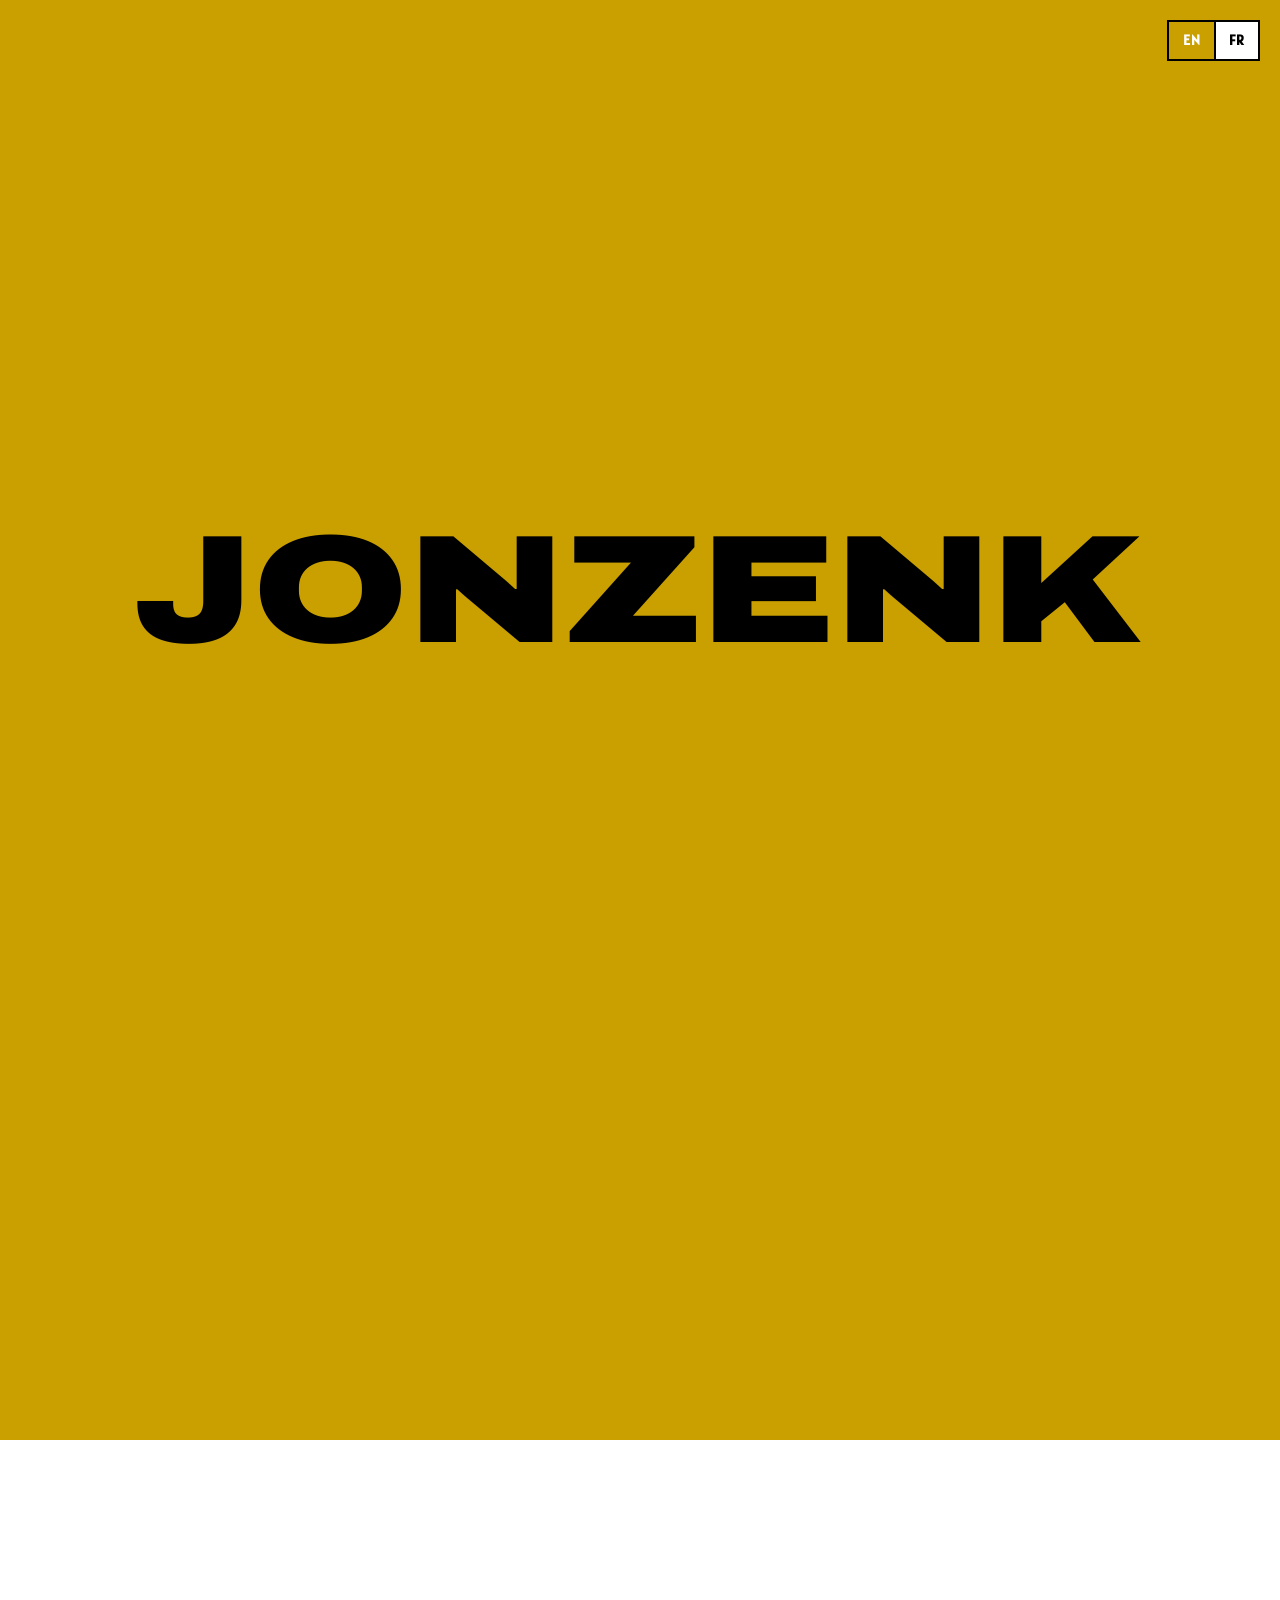
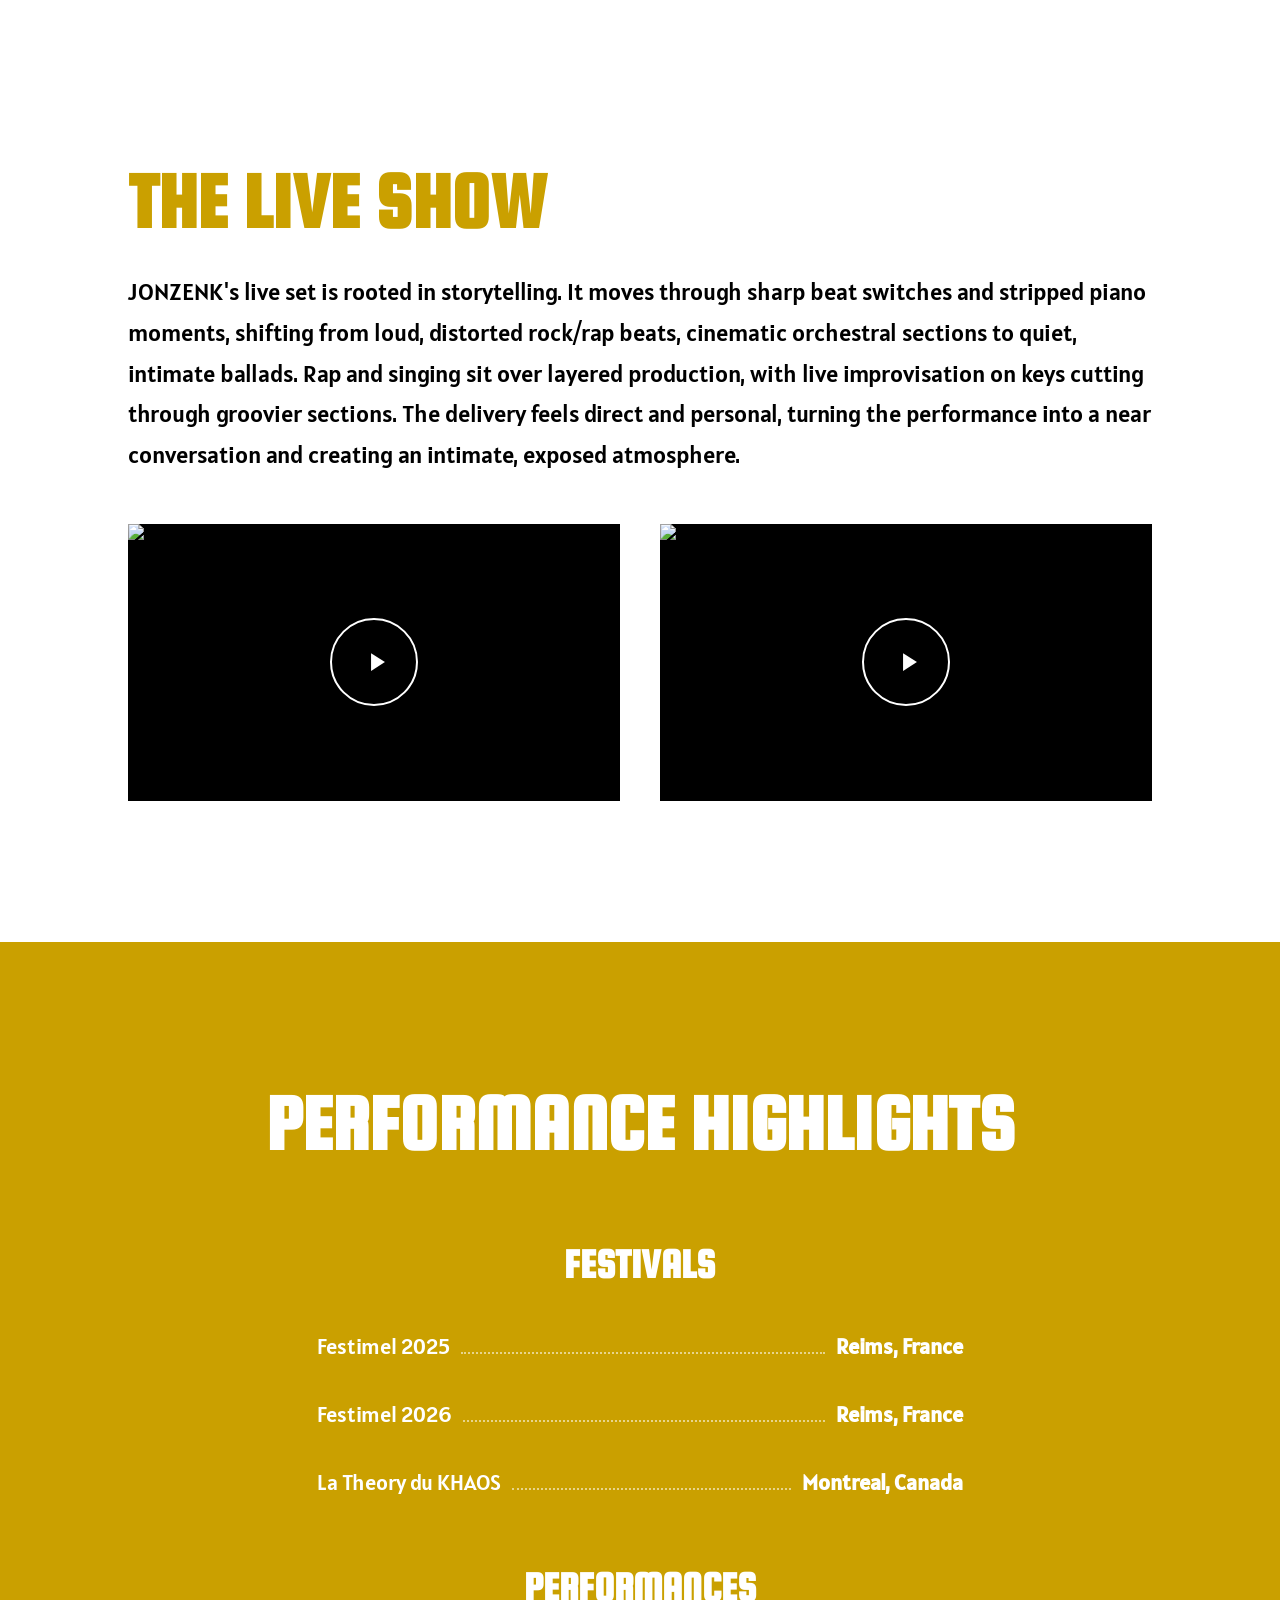
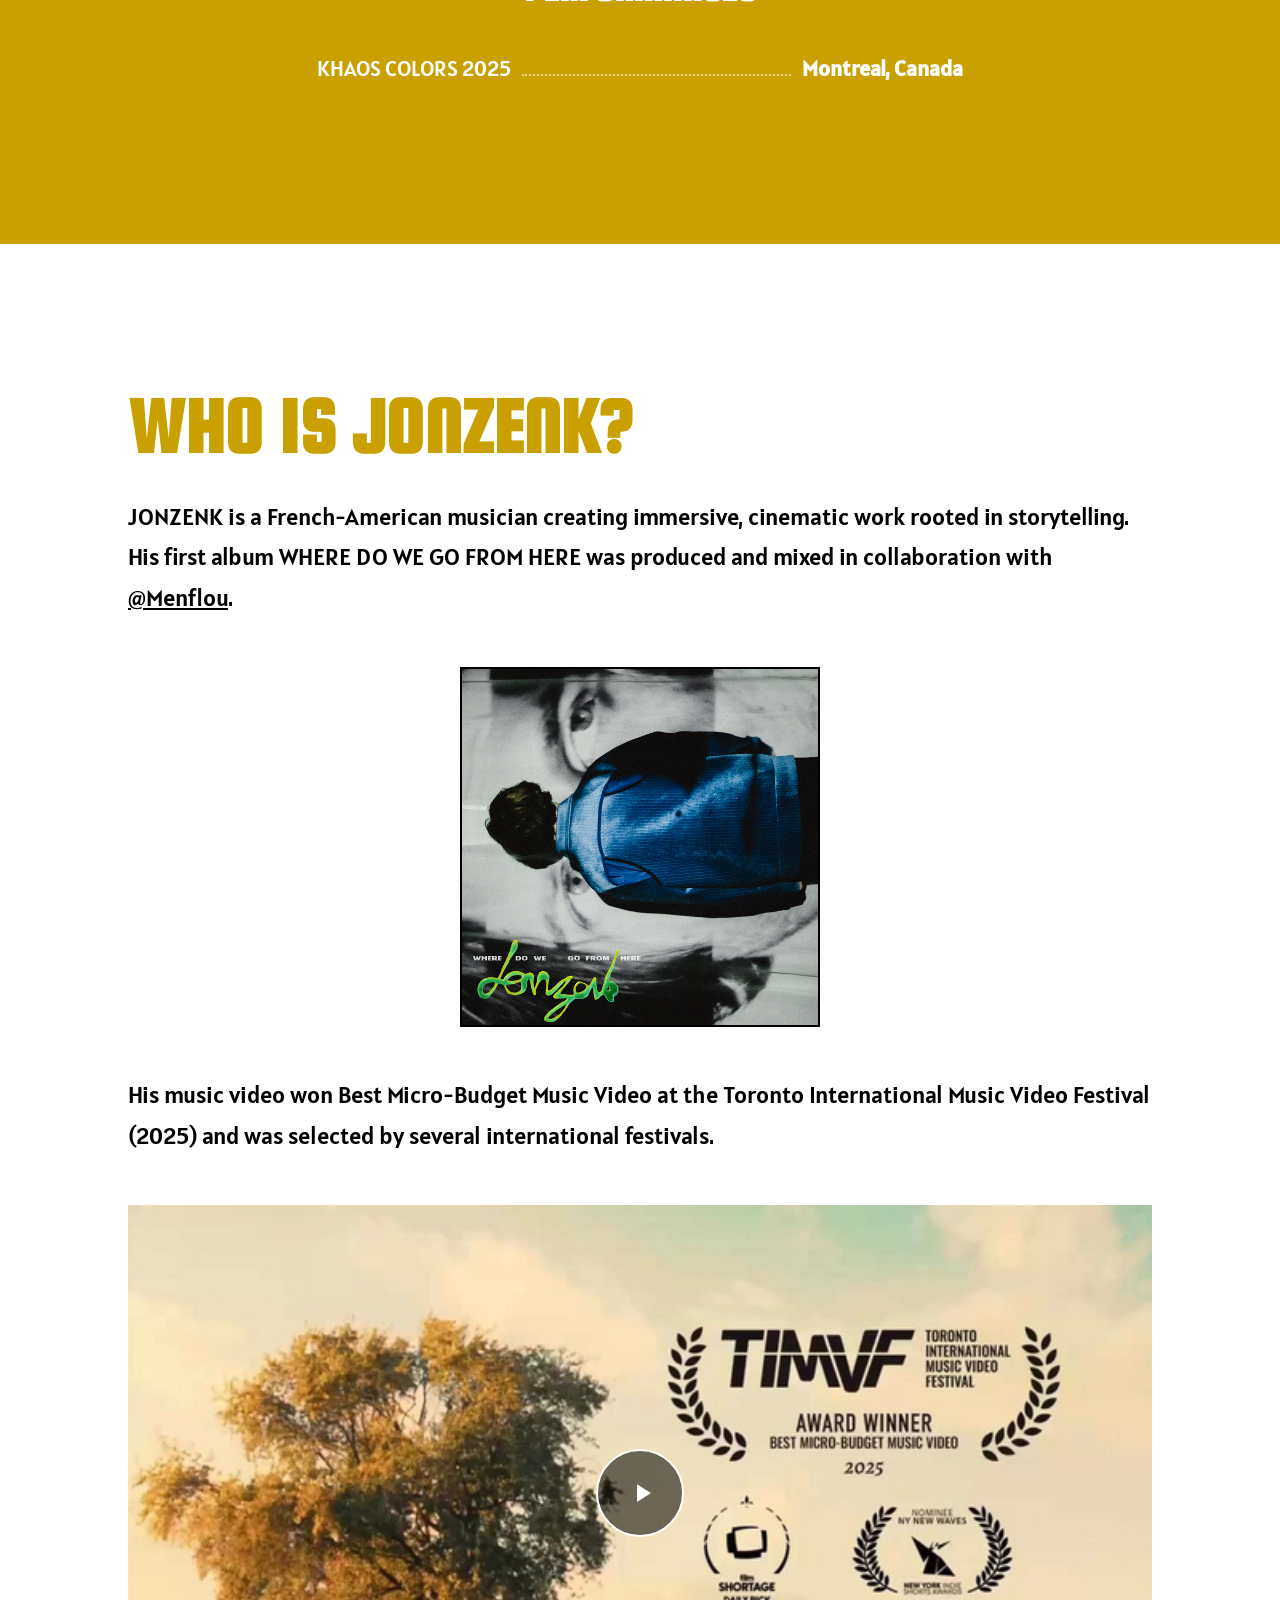
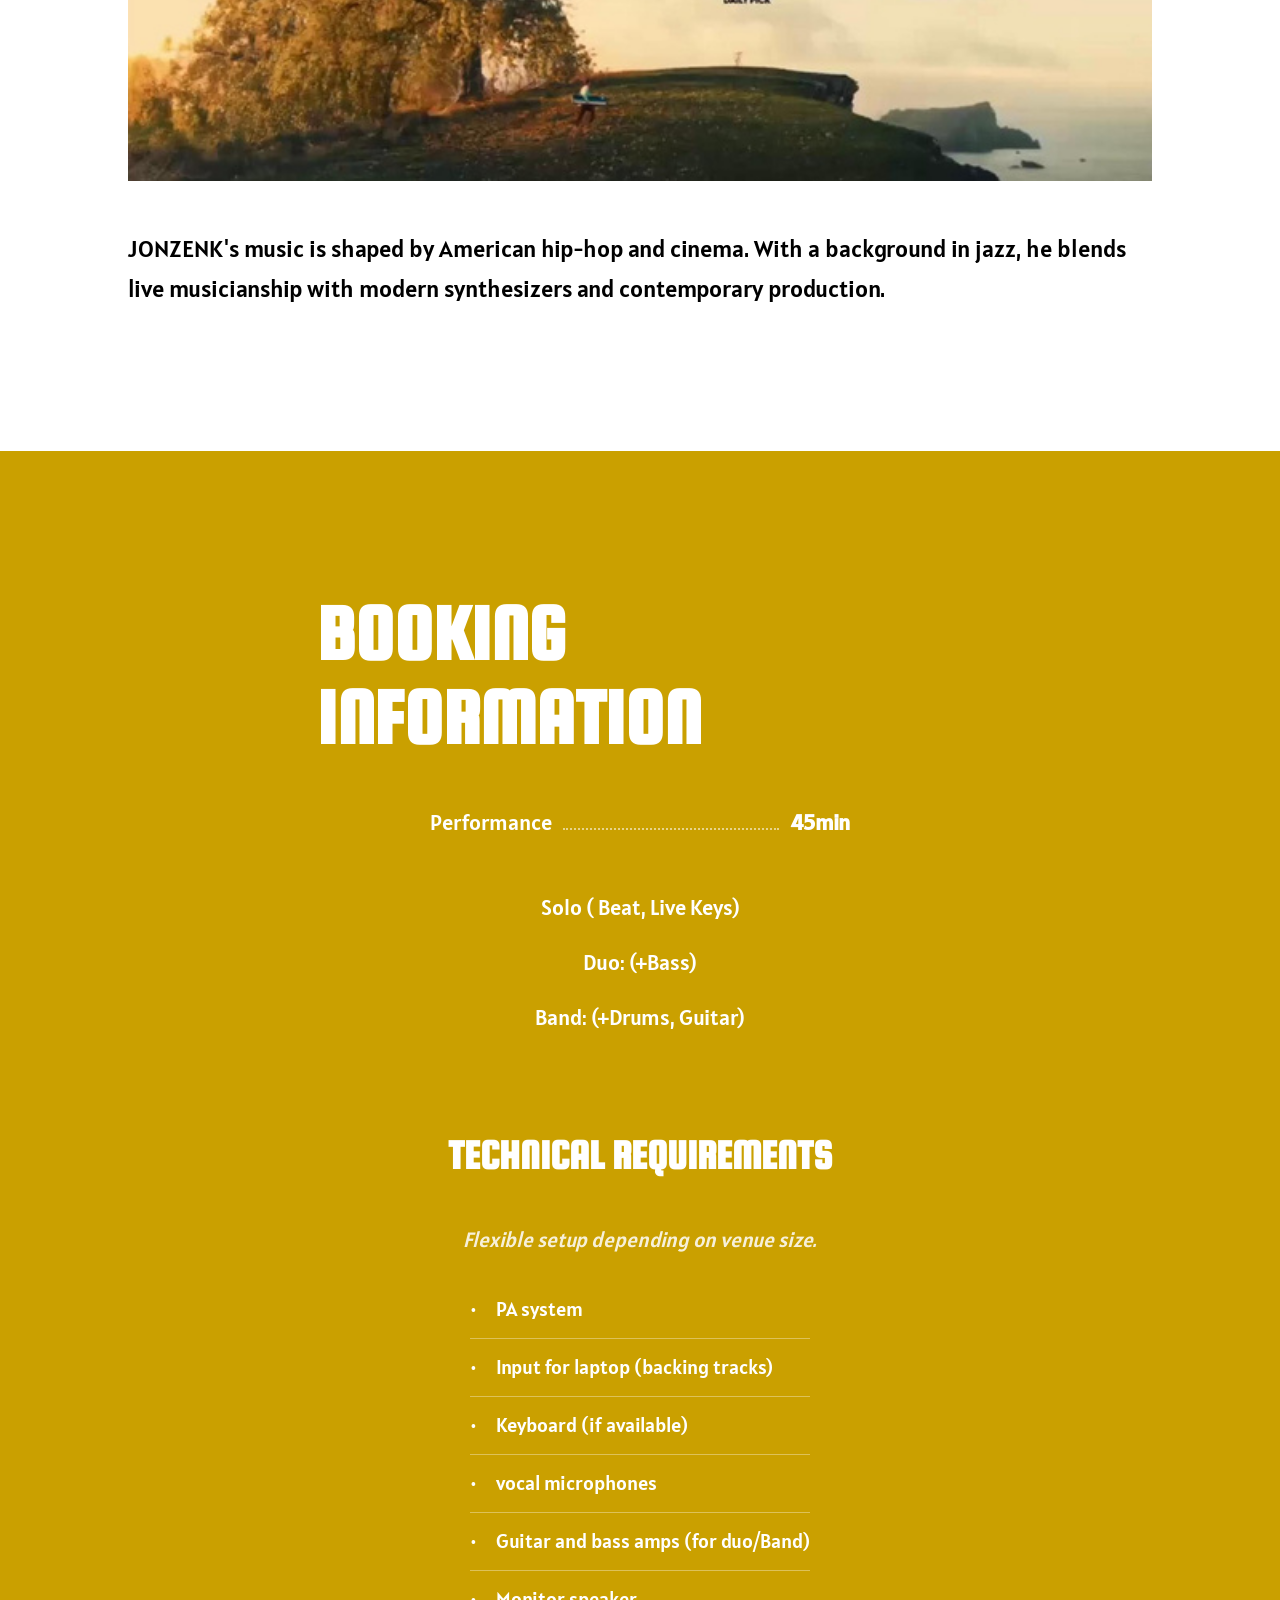
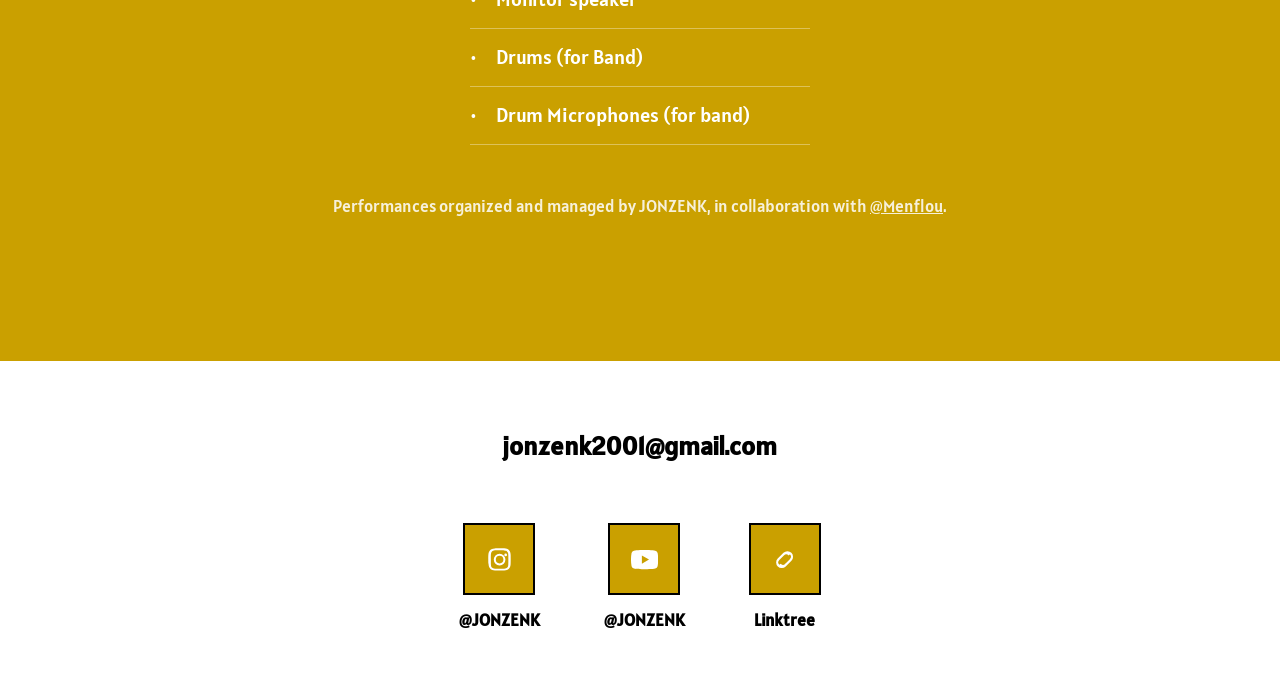
==== commit 065189a6: "Add scroll-linked hero reveal, widen body text, and polish headings Hero: taller panel so only the t" ====
--- a/index.html
+++ b/index.html
@@ -6,6 +6,9 @@
 <title>JONZENK</title>
 <meta http-equiv="refresh" content="0; url=en/">
 <link rel="canonical" href="https://jonzenk.com/en/">
+<link rel="icon" type="image/png" sizes="32x32" href="assets/favicon/favicon-32x32.png">
+<link rel="icon" type="image/png" sizes="16x16" href="assets/favicon/favicon-16x16.png">
+<link rel="apple-touch-icon" sizes="180x180" href="assets/favicon/apple-touch-icon.png">
 <script>location.replace('en/');</script>
 <style>
 	body{font-family:sans-serif; display:flex; align-items:center; justify-content:center; min-height:100vh; margin:0; background:#caa000; color:#fff;}
